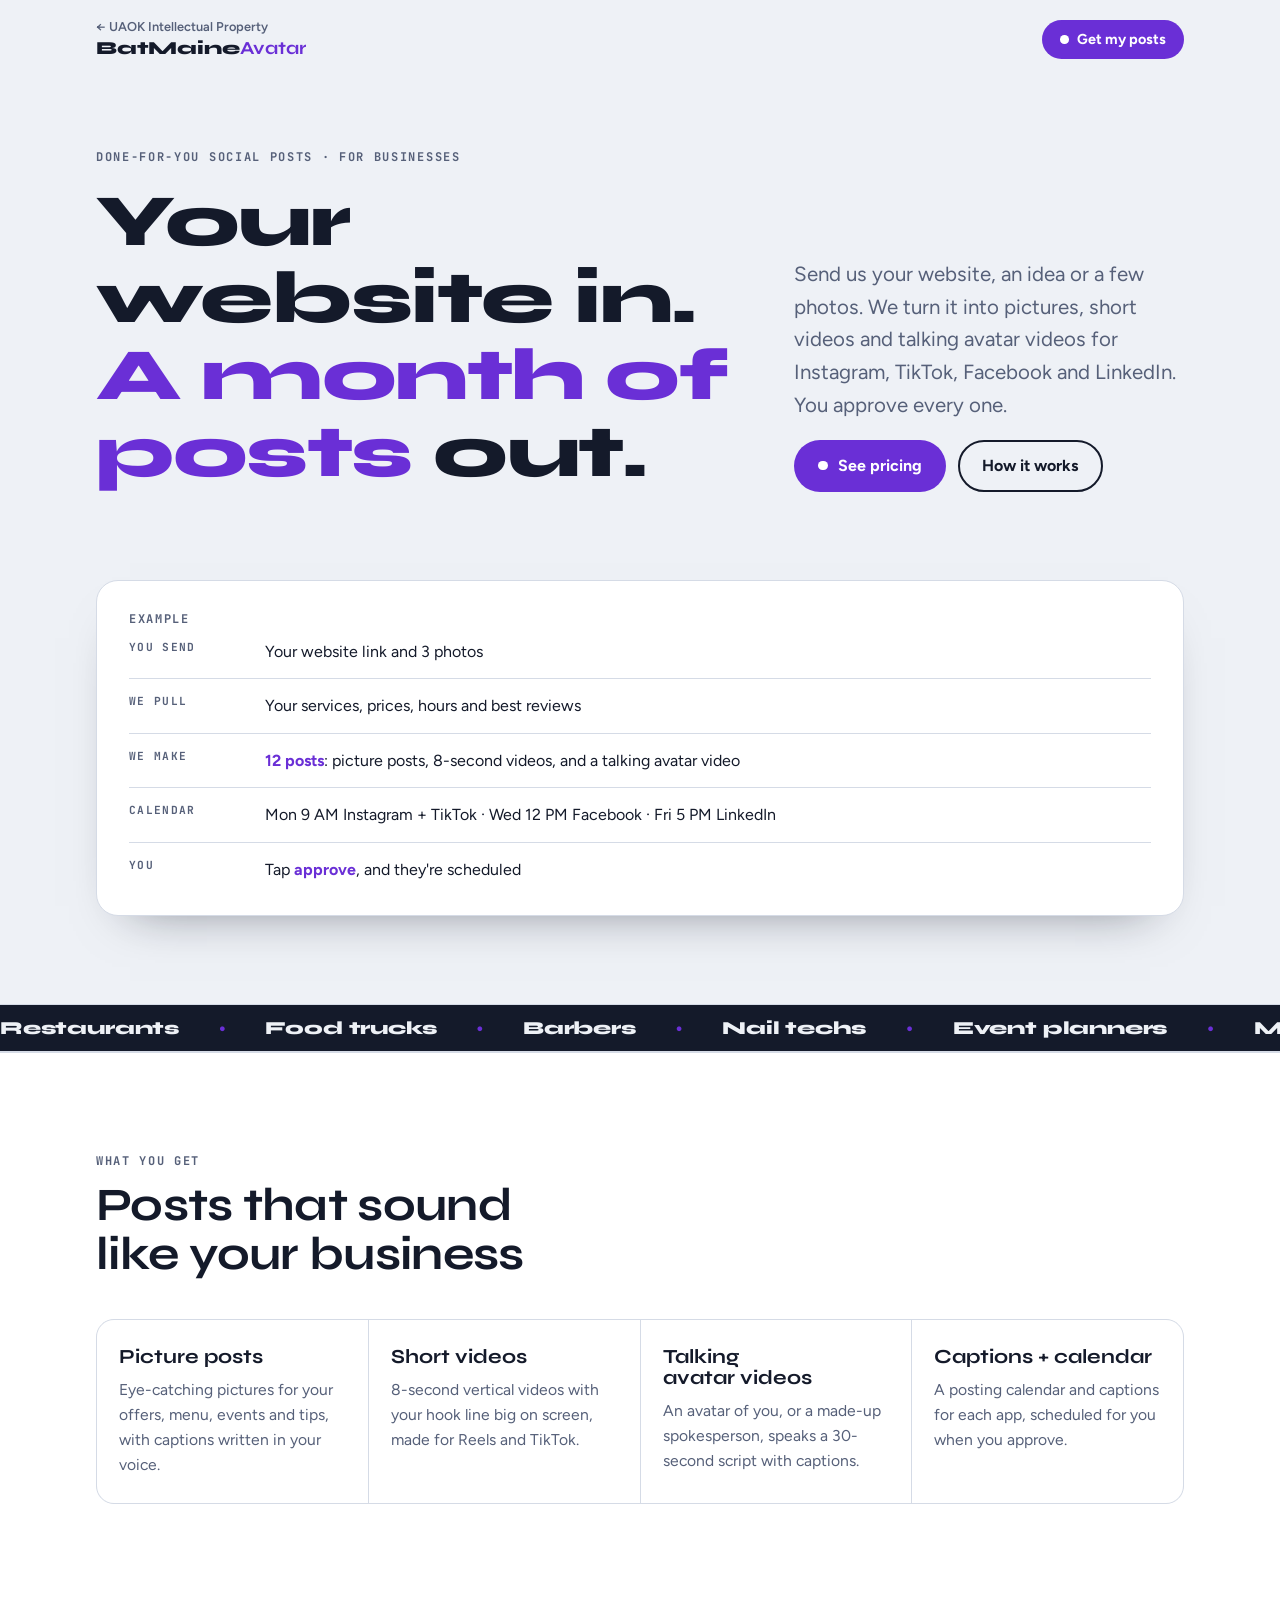
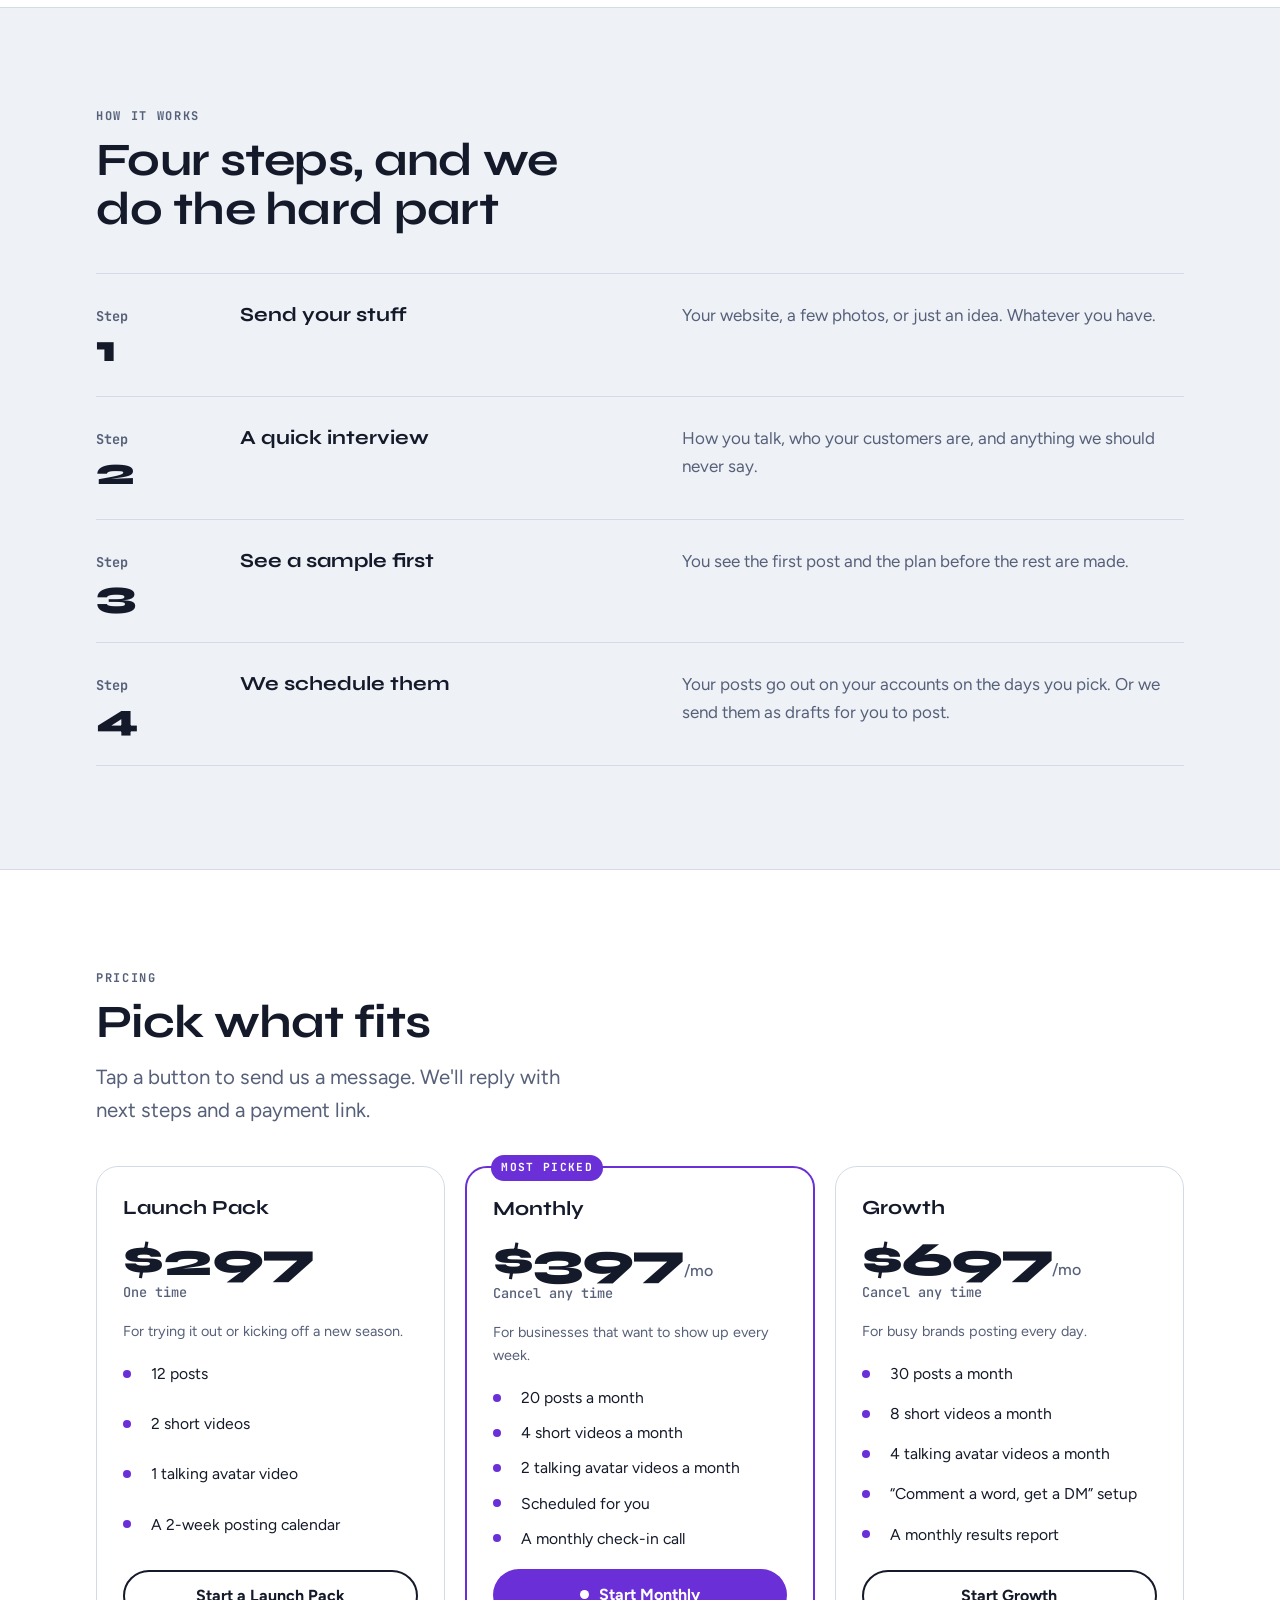
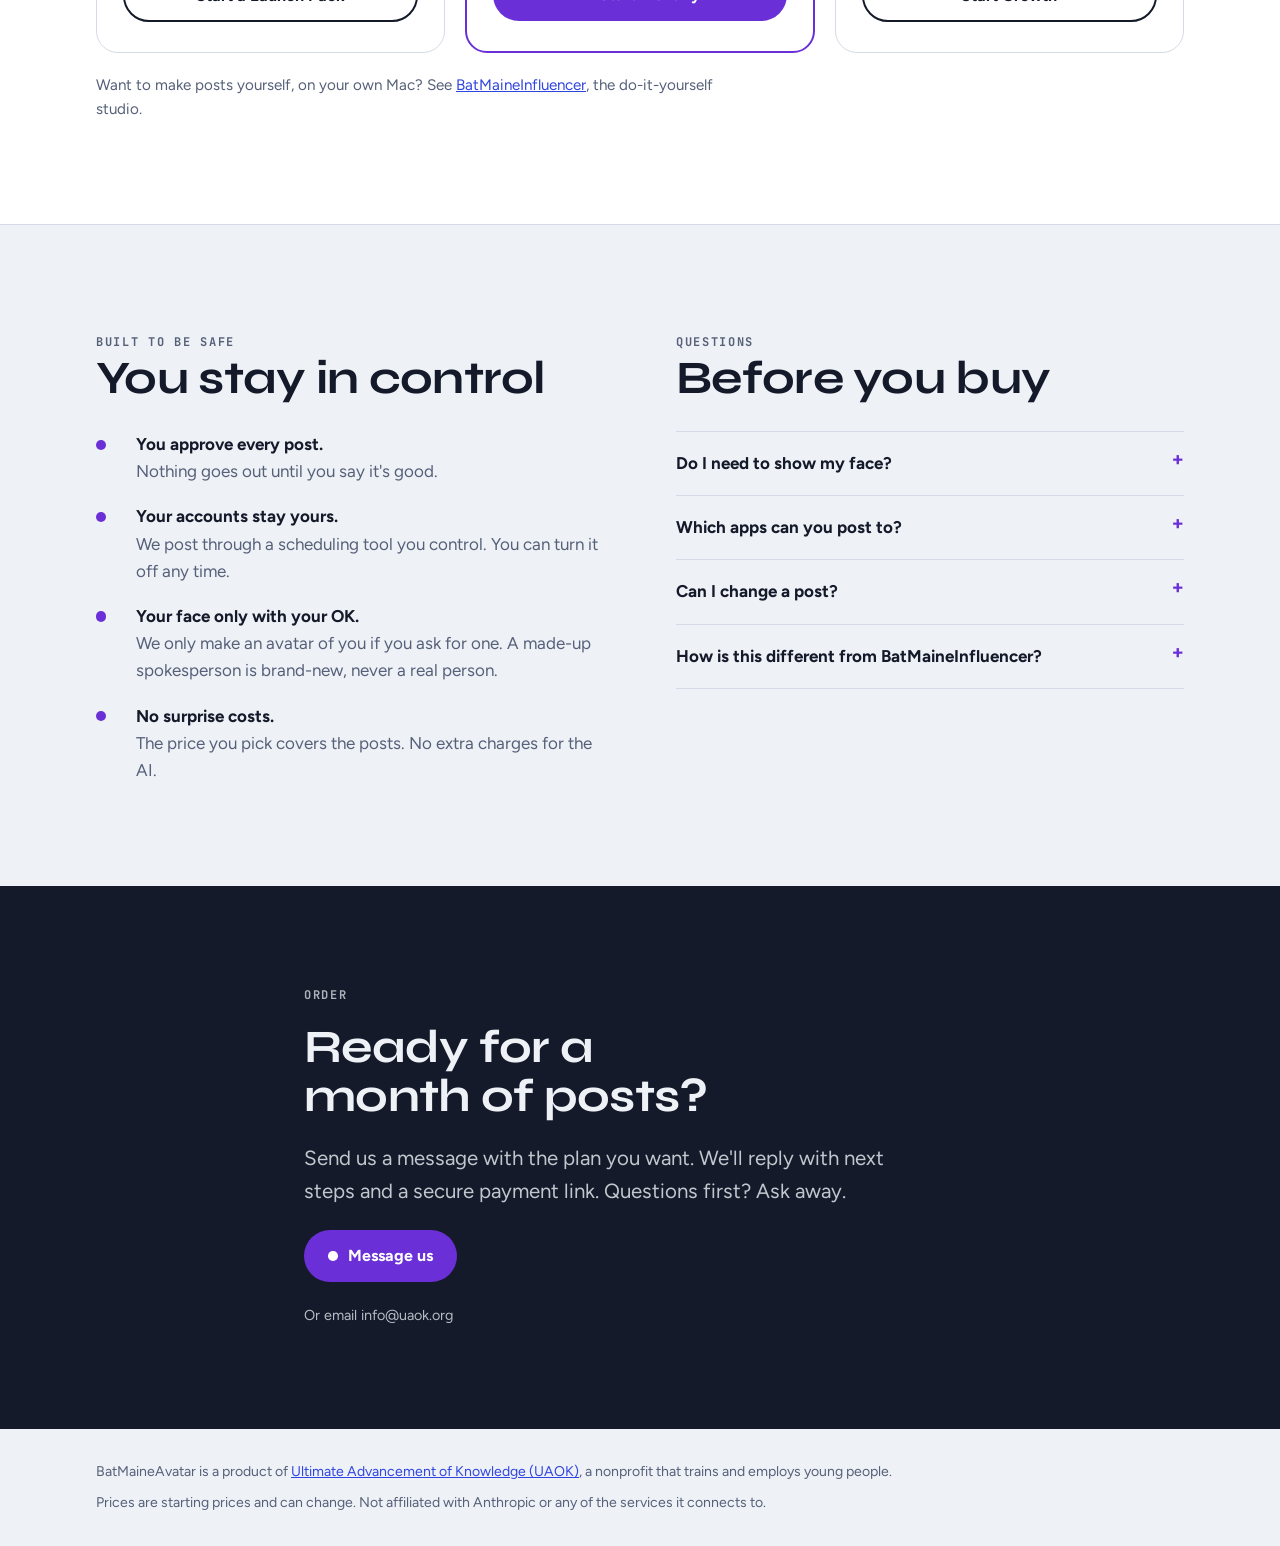
==== avatar.html @ f688d7a6 "IP menu: 6 BatMaine product pages (Researcher, Avatar, CRM, Text Scheduling, DJ App, Kids Learning G" ====
<!DOCTYPE html>
<html lang="en">
<head>
<meta charset="UTF-8" />
<meta name="viewport" content="width=device-width, initial-scale=1, viewport-fit=cover" />
<title>BatMaineAvatar — Done-for-You Social Posts for Your Business | UAOK</title>
<meta name="description" content="Send us your website, an idea or a few photos. We turn it into pictures, short videos and talking avatar videos, scheduled on your social media. You approve every one. From Ultimate Advancement of Knowledge (UAOK), a nonprofit." />
<link rel="icon" type="image/png" href="favicon.png">
<link rel="apple-touch-icon" href="favicon.png">
<meta property="og:title" content="BatMaineAvatar" />
<meta property="og:description" content="Send us your website, an idea or a few photos. We turn it into pictures, short videos and talking avatar videos, scheduled on your social media. You approve every one." />
<link rel="preconnect" href="https://fonts.googleapis.com">
<link rel="preconnect" href="https://fonts.gstatic.com" crossorigin>
<link rel="stylesheet" href="https://fonts.googleapis.com/css2?family=Syne:wght@600;700;800&family=Figtree:wght@400;500;600;700&family=JetBrains+Mono:wght@500;700&display=swap">
<link rel="stylesheet" href="batmaine.css">
<style>
:root{--rec:#6A2FD6;--rec-ink:#FFFFFF}
@media (prefers-color-scheme: dark){:root:not([data-theme="light"]){--rec:#B79BFF;--rec-ink:#160733}}
:root[data-theme="dark"]{--rec:#B79BFF;--rec-ink:#160733}
</style>
</head>
<body>

<header class="wrap top">
  <div class="brand-wrap"><a class="back" href="/#ip">← UAOK Intellectual Property</a><div class="brand">BatMaine<b>Avatar</b></div></div>
  <a class="btn btn-rec" href="#pricing"><span class="dot"></span>Get my posts</a>
</header>

<main>
  <div class="wrap hero">
    <div class="left">
      <span class="label">Done-for-you social posts · For businesses</span>
      <h1>Your website in. <em>A month of posts</em> out.</h1>
    </div>
    <div class="right">
      <p class="lede">Send us your website, an idea or a few photos. We turn it into pictures, short videos and talking avatar videos for Instagram, TikTok, Facebook and LinkedIn. You approve every one.</p>
      <div class="ctas">
        <a class="btn btn-rec" href="#pricing"><span class="dot"></span>See pricing</a>
        <a class="btn btn-ghost" href="#how">How it works</a>
      </div>
    </div>
  </div>

  <div class="wrap" style="padding-bottom:clamp(48px,7vw,88px)">
    <div class="demo">
      <span class="label">Example</span>
      <div class="row"><span class="k">You send</span><span class="v">Your website link and 3 photos</span></div>
      <div class="row"><span class="k">We pull</span><span class="v">Your services, prices, hours and best reviews</span></div>
      <div class="row"><span class="k">We make</span><span class="v"><b>12 posts</b>: picture posts, 8-second videos, and a talking avatar video</span></div>
      <div class="row"><span class="k">Calendar</span><span class="v">Mon 9 AM Instagram + TikTok · Wed 12 PM Facebook · Fri 5 PM LinkedIn</span></div>
      <div class="row"><span class="k">You</span><span class="v">Tap <b>approve</b>, and they're scheduled</span></div>
    </div>
  </div>

  <div class="ticker" aria-hidden="true"><div class="track">
    <span>Restaurants</span><span>Food trucks</span><span>Barbers</span><span>Nail techs</span><span>Event planners</span><span>Ministries</span><span>Nonprofits</span><span>Local shops</span>
    <span>Restaurants</span><span>Food trucks</span><span>Barbers</span><span>Nail techs</span><span>Event planners</span><span>Ministries</span><span>Nonprofits</span><span>Local shops</span>
  </div></div>

  <section class="band">
    <div class="wrap">
      <div class="head">
        <span class="label">What you get</span>
        <h2>Posts that sound like your business</h2>
      </div>
      <div class="makes">
        <div class="make"><h3>Picture posts</h3><p>Eye-catching pictures for your offers, menu, events and tips, with captions written in your voice.</p></div>
        <div class="make"><h3>Short videos</h3><p>8-second vertical videos with your hook line big on screen, made for Reels and TikTok.</p></div>
        <div class="make"><h3>Talking avatar videos</h3><p>An avatar of you, or a made-up spokesperson, speaks a 30-second script with captions.</p></div>
        <div class="make"><h3>Captions + calendar</h3><p>A posting calendar and captions for each app, scheduled for you when you approve.</p></div>
      </div>
    </div>
  </section>

  <section id="how">
    <div class="wrap">
      <div class="head">
        <span class="label">How it works</span>
        <h2>Four steps, and we do the hard part</h2>
      </div>
      <div class="steps">
        <div class="step"><div class="n">Step<b>1</b></div><h3>Send your stuff</h3><p>Your website, a few photos, or just an idea. Whatever you have.</p></div>
        <div class="step"><div class="n">Step<b>2</b></div><h3>A quick interview</h3><p>How you talk, who your customers are, and anything we should never say.</p></div>
        <div class="step"><div class="n">Step<b>3</b></div><h3>See a sample first</h3><p>You see the first post and the plan before the rest are made.</p></div>
        <div class="step"><div class="n">Step<b>4</b></div><h3>We schedule them</h3><p>Your posts go out on your accounts on the days you pick. Or we send them as drafts for you to post.</p></div>
      </div>
    </div>
  </section>

  <section class="band" id="pricing">
    <div class="wrap">
      <div class="head">
        <span class="label">Pricing</span>
        <h2>Pick what fits</h2>
        <p class="lede">Tap a button to send us a message. We'll reply with next steps and a payment link.</p>
      </div>
      <div class="tiers">
        <div class="tier">
          <h3>Launch Pack</h3>
          <div><div class="price">$297</div><div class="was">One time</div></div>
          <p class="fine">For trying it out or kicking off a new season.</p>
          <ul>
            <li>12 posts</li>
            <li>2 short videos</li>
            <li>1 talking avatar video</li>
            <li>A 2-week posting calendar</li>
          </ul>
          <a class="btn btn-ghost" href="/?topic=avatar#contact">Start a Launch Pack</a>
        </div>
        <div class="tier pick">
          <span class="tag">MOST PICKED</span>
          <h3>Monthly</h3>
          <div><div class="price">$397<small>/mo</small></div><div class="was">Cancel any time</div></div>
          <p class="fine">For businesses that want to show up every week.</p>
          <ul>
            <li>20 posts a month</li>
            <li>4 short videos a month</li>
            <li>2 talking avatar videos a month</li>
            <li>Scheduled for you</li>
            <li>A monthly check-in call</li>
          </ul>
          <a class="btn btn-rec" href="/?topic=avatar#contact"><span class="dot"></span>Start Monthly</a>
        </div>
        <div class="tier">
          <h3>Growth</h3>
          <div><div class="price">$697<small>/mo</small></div><div class="was">Cancel any time</div></div>
          <p class="fine">For busy brands posting every day.</p>
          <ul>
            <li>30 posts a month</li>
            <li>8 short videos a month</li>
            <li>4 talking avatar videos a month</li>
            <li>“Comment a word, get a DM” setup</li>
            <li>A monthly results report</li>
          </ul>
          <a class="btn btn-ghost" href="/?topic=avatar#contact">Start Growth</a>
        </div>
      </div>
      <p class="note">Want to make posts yourself, on your own Mac? See <a href="influencer.html">BatMaineInfluencer</a>, the do-it-yourself studio.</p>
    </div>
  </section>

  <section>
    <div class="wrap two">
      <div>
        <span class="label">Built to be safe</span>
        <h2>You stay in control</h2>
        <div class="rules">
          <div class="rule"><span class="dot"></span><p><strong>You approve every post.</strong>Nothing goes out until you say it&#x27;s good.</p></div>
          <div class="rule"><span class="dot"></span><p><strong>Your accounts stay yours.</strong>We post through a scheduling tool you control. You can turn it off any time.</p></div>
          <div class="rule"><span class="dot"></span><p><strong>Your face only with your OK.</strong>We only make an avatar of you if you ask for one. A made-up spokesperson is brand-new, never a real person.</p></div>
          <div class="rule"><span class="dot"></span><p><strong>No surprise costs.</strong>The price you pick covers the posts. No extra charges for the AI.</p></div>
        </div>
      </div>
      <div>
        <span class="label">Questions</span>
        <h2>Before you buy</h2>
        <div style="margin-top:28px">
          <details><summary>Do I need to show my face?</summary><p>No. We can use a made-up spokesperson, a cartoon mascot, or no person at all.</p></details>
          <details><summary>Which apps can you post to?</summary><p>Instagram, TikTok, Facebook and LinkedIn. Tell us which ones you use.</p></details>
          <details><summary>Can I change a post?</summary><p>Yes. Ask for changes before you approve. Each post gets one free round of changes.</p></details>
          <details><summary>How is this different from BatMaineInfluencer?</summary><p>BatMaineAvatar is done for you: we make and schedule the posts. BatMaineInfluencer is a kit you run yourself on your Mac.</p></details>
        </div>
      </div>
    </div>
  </section>

  <section class="order" id="order">
    <div class="wrap inner">
      <span class="label">Order</span>
      <h2>Ready for a month of posts?</h2>
      <p class="lede">Send us a message with the plan you want. We'll reply with next steps and a secure payment link. Questions first? Ask away.</p>
      <div class="ctas"><a class="btn btn-rec" href="/?topic=avatar#contact"><span class="dot"></span>Message us</a></div>
      <p class="fine" style="color:var(--bg);opacity:.75">Or email info@uaok.org</p>
    </div>
  </section>
</main>

<footer>
  <div class="wrap">
    <p>BatMaineAvatar is a product of <a href="/">Ultimate Advancement of Knowledge (UAOK)</a>, a nonprofit that trains and employs young people.</p>
    <p>Prices are starting prices and can change. Not affiliated with Anthropic or any of the services it connects to.</p>
  </div>
</footer>
</body>
</html>
---- batmaine.css ----
/* Shared look for the BatMaine product pages (same studio style as influencer.html).
   Each page sets its own accent with --rec / --rec-ink in a small <style> block. */
:root{
  --bg:#EEF1F6; --surface:#FFFFFF; --ink:#141A2A; --muted:#566079; --line:#D5DBE6;
  --rec:#E0313A; --rec-ink:#FFFFFF; --cobalt:#2F45E0; --soft:#E3E8F2;
  --display:"Syne", "Avenir Next", "Segoe UI", sans-serif;
  --body:"Figtree", "Helvetica Neue", Arial, sans-serif;
  --mono:"JetBrains Mono", ui-monospace, Menlo, monospace;
}
@media (prefers-color-scheme: dark){:root:not([data-theme="light"]){
  --bg:#0D111C; --surface:#161C2B; --ink:#ECEFF7; --muted:#9AA4BD; --line:#2A3247;
  --cobalt:#8FA0FF; --soft:#1C2335; color-scheme:dark}}
:root[data-theme="dark"]{
  --bg:#0D111C; --surface:#161C2B; --ink:#ECEFF7; --muted:#9AA4BD; --line:#2A3247;
  --cobalt:#8FA0FF; --soft:#1C2335; color-scheme:dark}

*{box-sizing:border-box}
html{color-scheme:light}
img{max-width:100%}
body{margin:0;background:var(--bg);color:var(--ink);font:400 1.0625rem/1.6 var(--body)}
.wrap{max-width:1120px;margin:0 auto;padding-left:max(16px,env(safe-area-inset-left,0px));padding-right:max(16px,env(safe-area-inset-right,0px))}
section{padding-block:clamp(56px,8vw,104px)}
h1,h2,h3{font-family:var(--display);line-height:1.05;text-wrap:balance;margin:0}
h1{font-size:clamp(2.5rem,6vw,4.6rem);font-weight:800;letter-spacing:-.02em}
h2{font-size:clamp(1.9rem,4vw,2.9rem);font-weight:700;letter-spacing:-.015em}
h3{font-size:1.25rem;font-weight:700}
p{margin:0}
a{color:var(--cobalt)}
.label{font:700 .75rem/1 var(--mono);letter-spacing:.14em;text-transform:uppercase;color:var(--muted)}
.lede{font-size:clamp(1.1rem,1.6vw,1.3rem);color:var(--muted);max-width:38ch}
.btn{display:inline-flex;align-items:center;gap:.6em;font:700 1rem/1 var(--body);text-decoration:none;padding:1em 1.4em;border-radius:999px;border:2px solid transparent;cursor:pointer}
.btn-rec{background:var(--rec);color:var(--rec-ink)}
.btn-rec:hover{filter:brightness(1.07)}
.btn-ghost{border-color:var(--ink);color:var(--ink)}
.btn:focus-visible,summary:focus-visible{outline:3px solid var(--cobalt);outline-offset:3px}
.dot{width:.6em;height:.6em;border-radius:50%;background:currentColor;display:inline-block}
.fine{font-size:.9rem;color:var(--muted)}

/* top bar */
.top{display:flex;justify-content:space-between;align-items:center;gap:16px;padding-block:20px}
.brand{font:800 1.15rem/1 var(--display);letter-spacing:-.01em}
.brand b{color:var(--rec)}
.brand-wrap{display:grid;gap:6px}
.back{font:600 .8rem/1 var(--body);color:var(--muted);text-decoration:none}
.back:hover{color:var(--ink)}
.top .btn{padding:.7em 1.1em;font-size:.9rem}

/* hero */
.hero{display:grid;grid-template-columns:1.25fr .75fr;gap:16px 48px;align-items:end;padding-block:clamp(32px,6vw,72px) clamp(48px,7vw,88px)}
.hero > *{min-width:0}
.hero .left{display:grid;gap:20px}
.hero .right{display:grid;gap:18px;justify-items:start}
.hero h1 em{font-style:normal;color:var(--rec)}
.ctas{display:flex;flex-wrap:wrap;gap:12px}

/* proof strip: a big example in the hero */
.demo{border:1px solid var(--line);border-radius:22px;background:var(--surface);padding:clamp(20px,3vw,32px);display:grid;gap:14px;box-shadow:0 24px 50px -34px rgba(10,14,30,.55)}
.demo .row{display:grid;grid-template-columns:120px 1fr;gap:16px;padding-top:14px;border-top:1px solid var(--line)}
.demo .row:first-of-type{border-top:0;padding-top:0}
.demo .row > *{min-width:0}
.demo .k{font:700 .7rem/1.6 var(--mono);letter-spacing:.12em;text-transform:uppercase;color:var(--muted)}
.demo .v{font-size:1rem}
.demo .v b{color:var(--rec)}
.bubble{display:inline-block;padding:10px 14px;border-radius:18px;background:var(--soft);max-width:100%}
.bubble.me{background:var(--rec);color:var(--rec-ink)}
.chat{display:grid;gap:8px}
.chat .me{justify-self:end}

.ticker{overflow:hidden;border-block:1px solid var(--line);background:var(--ink);color:var(--bg);padding-block:14px}
.ticker .track{display:flex;gap:40px;width:max-content;animation:slide 38s linear infinite;font:800 1.15rem/1 var(--display);letter-spacing:-.01em;white-space:nowrap}
.ticker .track span::after{content:"●";color:var(--rec);margin-left:40px;font-size:.6em;vertical-align:middle}
@keyframes slide{to{transform:translateX(-50%)}}
@media (prefers-reduced-motion: reduce){.ticker .track{animation:none}}

/* sections */
.band{background:var(--surface);border-block:1px solid var(--line)}
.head{display:grid;gap:14px;max-width:46rem;margin-bottom:40px}
.makes{display:grid;grid-template-columns:repeat(4,1fr);gap:1px;background:var(--line);border:1px solid var(--line);border-radius:18px;overflow:hidden}
.makes.three{grid-template-columns:repeat(3,1fr)}
.make{background:var(--surface);padding:26px 22px;display:grid;gap:10px;align-content:start;min-width:0}
.make .cost{font:700 .8rem/1 var(--mono);color:var(--rec)}
.make p{color:var(--muted);font-size:.98rem}
.who{display:flex;flex-wrap:wrap;gap:10px}
.who span{border:1px solid var(--line);background:var(--surface);border-radius:999px;padding:8px 14px;font-weight:600;font-size:.95rem}

/* steps */
.steps{display:grid;border-top:1px solid var(--line)}
.step{display:grid;grid-template-columns:120px 1fr 1.2fr;gap:24px;padding-block:28px;border-bottom:1px solid var(--line);align-items:baseline}
.step > *{min-width:0}
.step .n{font:700 .85rem/1 var(--mono);color:var(--muted)}
.step .n b{display:block;font:800 2.4rem/1 var(--display);color:var(--ink);margin-top:6px}
.step p{color:var(--muted)}

/* pricing */
.tiers{display:grid;grid-template-columns:repeat(3,1fr);gap:20px;align-items:stretch}
.tiers.two-up{grid-template-columns:repeat(2,1fr);max-width:820px}
.tier{background:var(--surface);border:1px solid var(--line);border-radius:22px;padding:30px 26px;display:grid;gap:18px;grid-template-rows:auto auto auto 1fr auto}
.tier.pick{border:2px solid var(--rec);position:relative}
.tier.pick .tag{position:absolute;top:-13px;left:24px;background:var(--rec);color:var(--rec-ink);font:700 .7rem/1 var(--mono);letter-spacing:.12em;padding:7px 10px;border-radius:999px}
.price{font:800 3rem/1 var(--display);letter-spacing:-.02em;font-variant-numeric:tabular-nums}
.price small{font:500 1rem var(--body);color:var(--muted);letter-spacing:0}
.was{font:500 .85rem/1.3 var(--mono);color:var(--muted)}
.tier ul{margin:0;padding:0;list-style:none;display:grid;gap:10px;font-size:.98rem}
.tier li{display:grid;grid-template-columns:18px 1fr;gap:10px}
.tier li::before{content:"";width:8px;height:8px;margin-top:.55em;border-radius:50%;background:var(--rec)}
.tier .btn{justify-content:center}
.addon{margin-top:20px;display:flex;flex-wrap:wrap;justify-content:space-between;align-items:center;gap:16px;padding:22px 26px;border:1px dashed var(--muted);border-radius:18px}
.addon p{color:var(--muted);max-width:56ch}
.addon strong{color:var(--ink)}
.note{margin-top:20px;color:var(--muted);font-size:.95rem;max-width:62ch}

/* trust + faq */
.two{display:grid;grid-template-columns:1fr 1fr;gap:clamp(32px,6vw,72px)}
.two > *{min-width:0}
.rules{display:grid;gap:18px;margin-top:28px}
.rule{display:grid;grid-template-columns:28px 1fr;gap:12px}
.rule .dot{color:var(--rec);margin-top:.5em}
.rule p{color:var(--muted)}
.rule strong{color:var(--ink);display:block}
details{border-bottom:1px solid var(--line);padding-block:18px}
details:first-of-type{border-top:1px solid var(--line)}
summary{cursor:pointer;font-weight:700;list-style:none;display:flex;justify-content:space-between;gap:16px}
summary::-webkit-details-marker{display:none}
summary::after{content:"+";font:700 1.2rem/1 var(--mono);color:var(--rec)}
details[open] summary::after{content:"–"}
details p{margin-top:10px;color:var(--muted)}

/* order */
.order{background:var(--ink);color:var(--bg)}
.order .label{color:var(--bg);opacity:.7}
.order .inner{display:grid;gap:22px;max-width:44rem}
.order .lede{color:var(--bg);opacity:.8;max-width:46ch}
footer{padding-block:32px;color:var(--muted);font-size:.88rem}
footer .wrap{display:grid;gap:8px}

@media (max-width:900px){
  .hero{grid-template-columns:1fr}
  .makes,.makes.three{grid-template-columns:repeat(2,1fr)}
  .tiers,.tiers.two-up{grid-template-columns:1fr}
  .step{grid-template-columns:1fr;gap:8px}
  .two{grid-template-columns:1fr}
}
@media (max-width:560px){
  .makes,.makes.three{grid-template-columns:1fr}
  .demo .row{grid-template-columns:1fr;gap:6px}
  .top .btn{display:none}
}
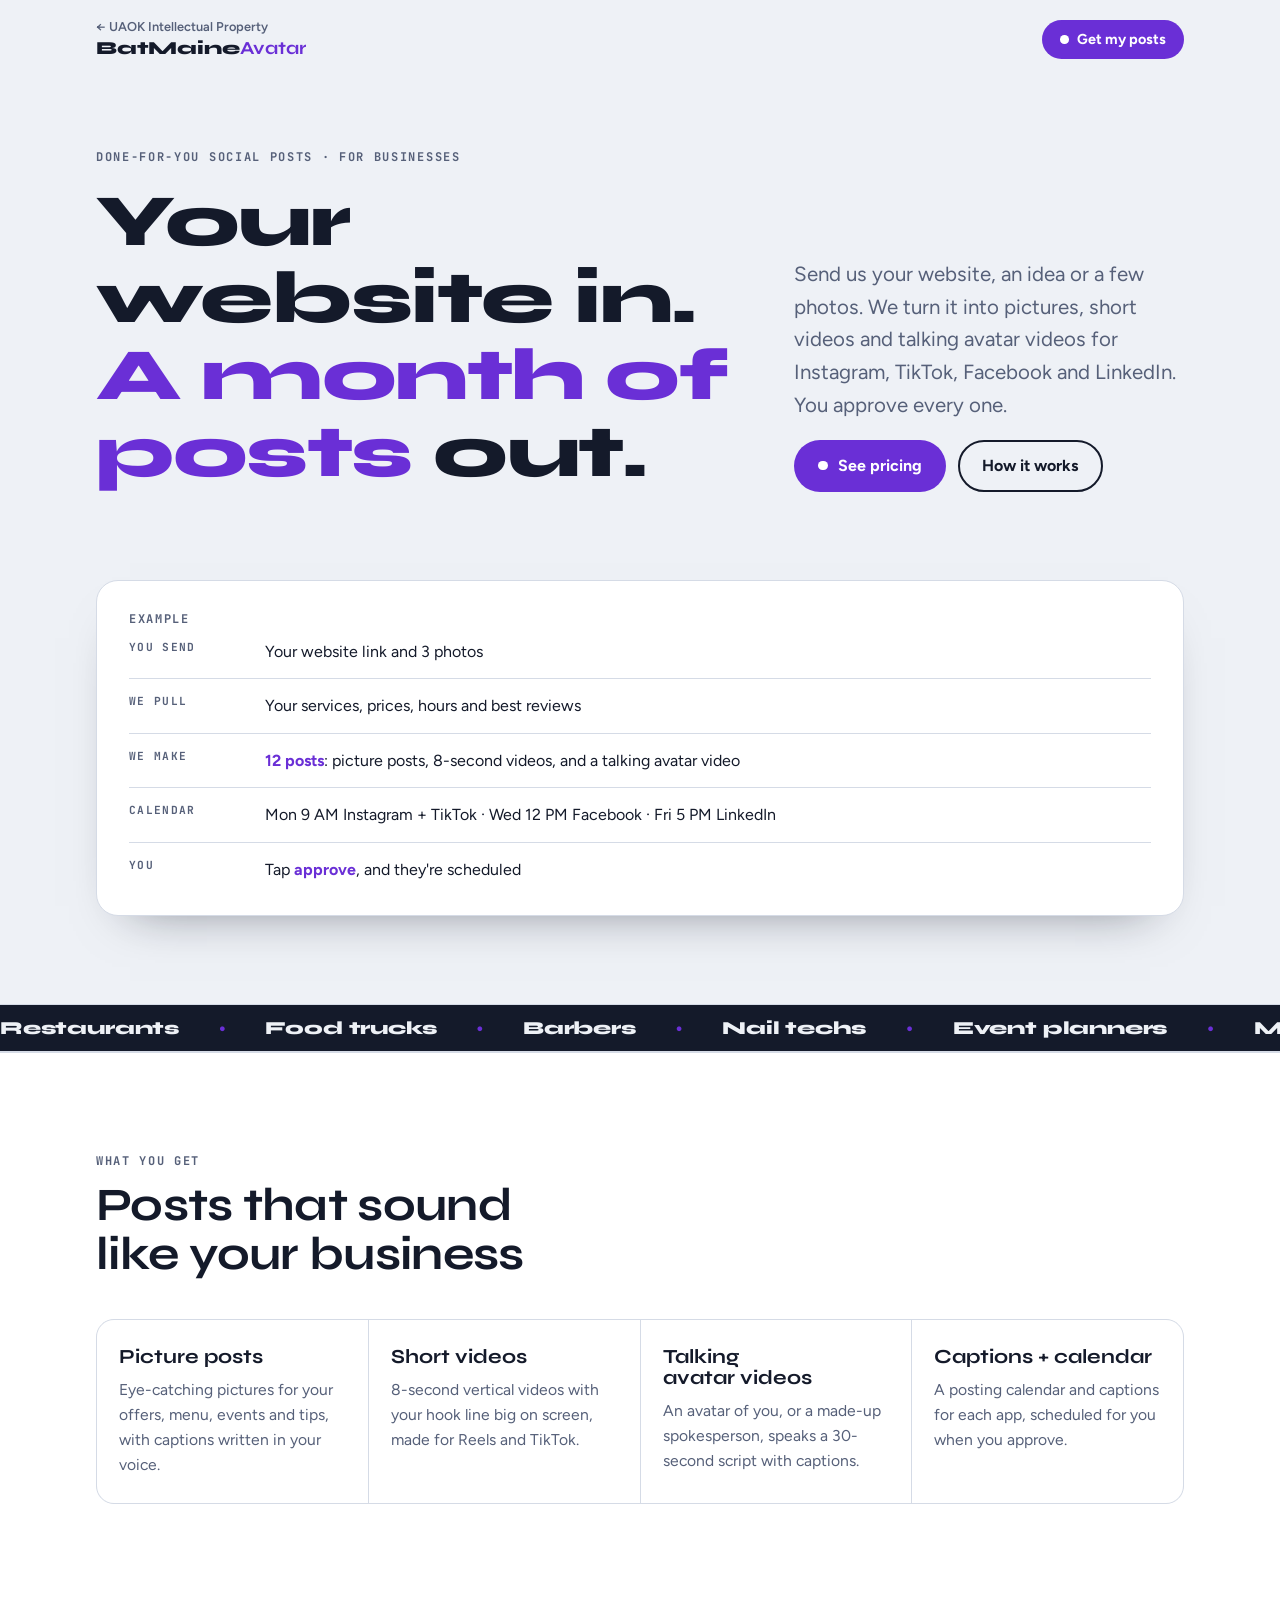
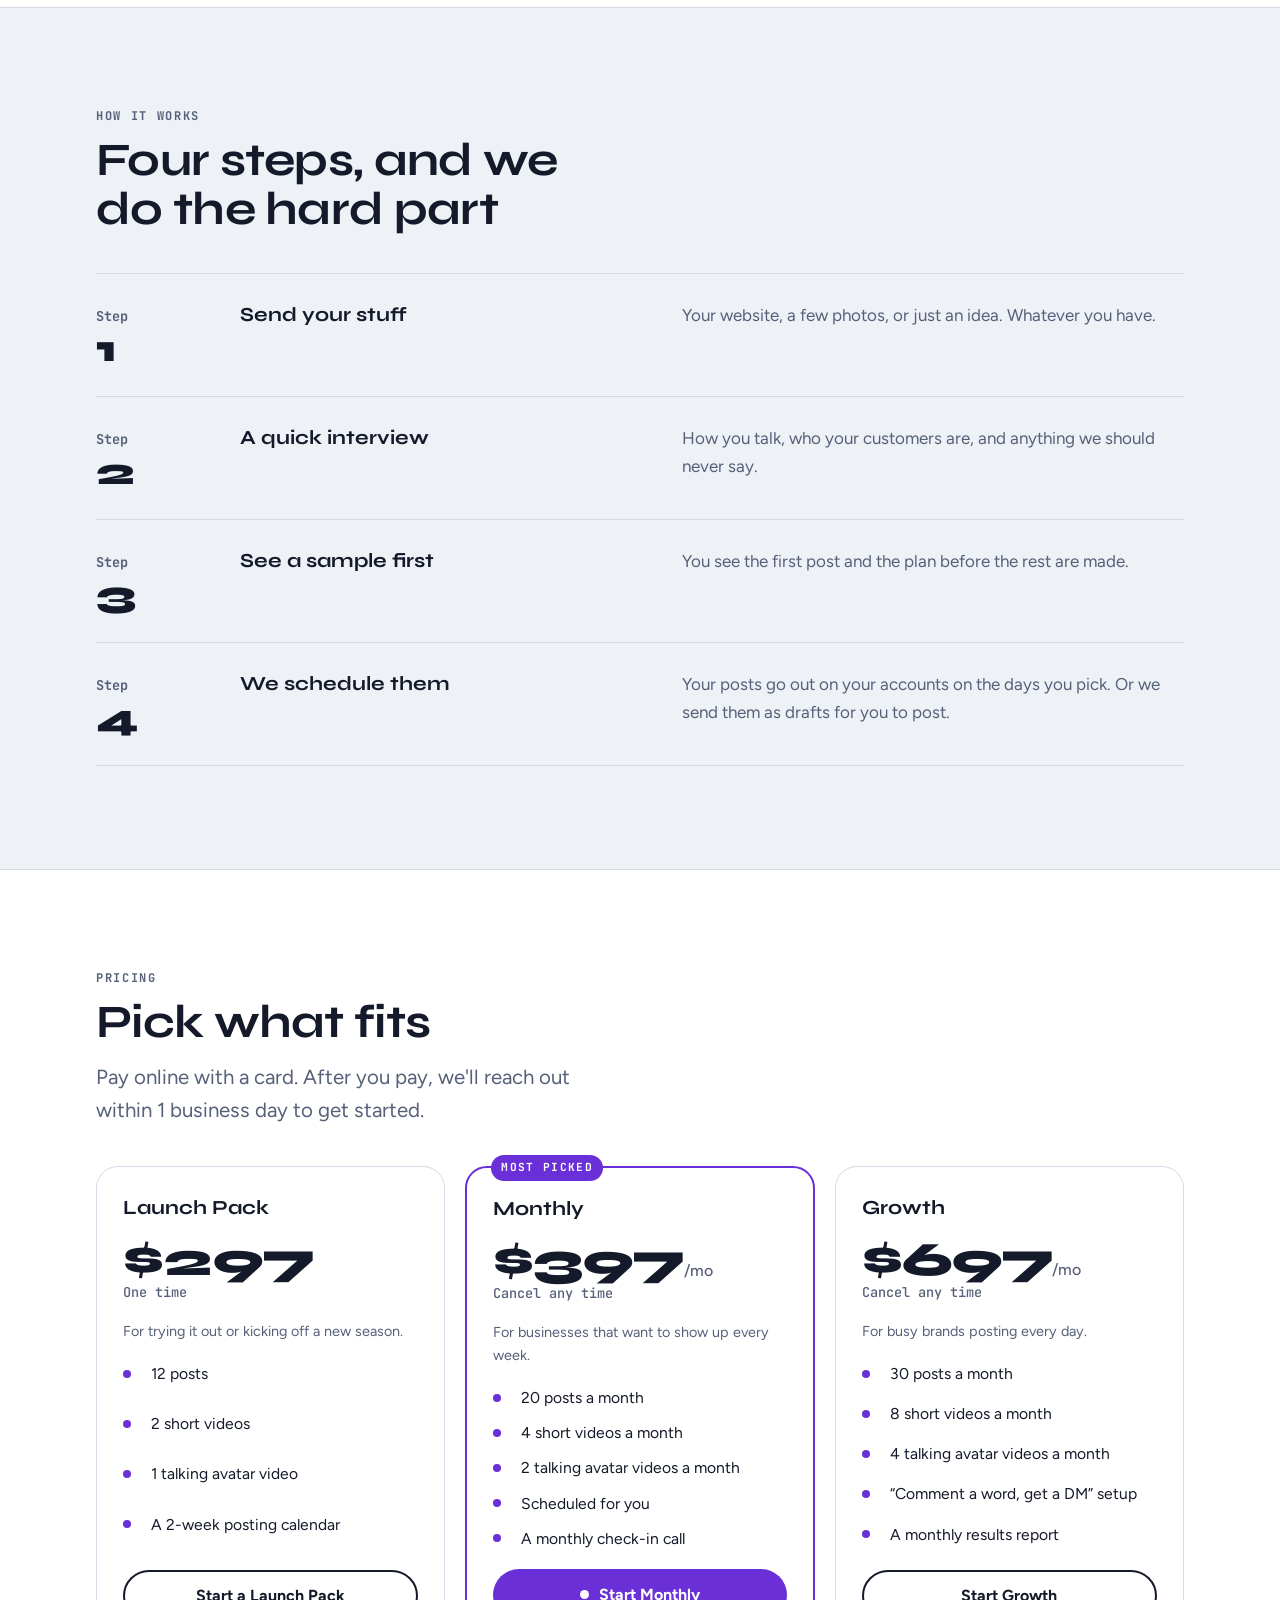
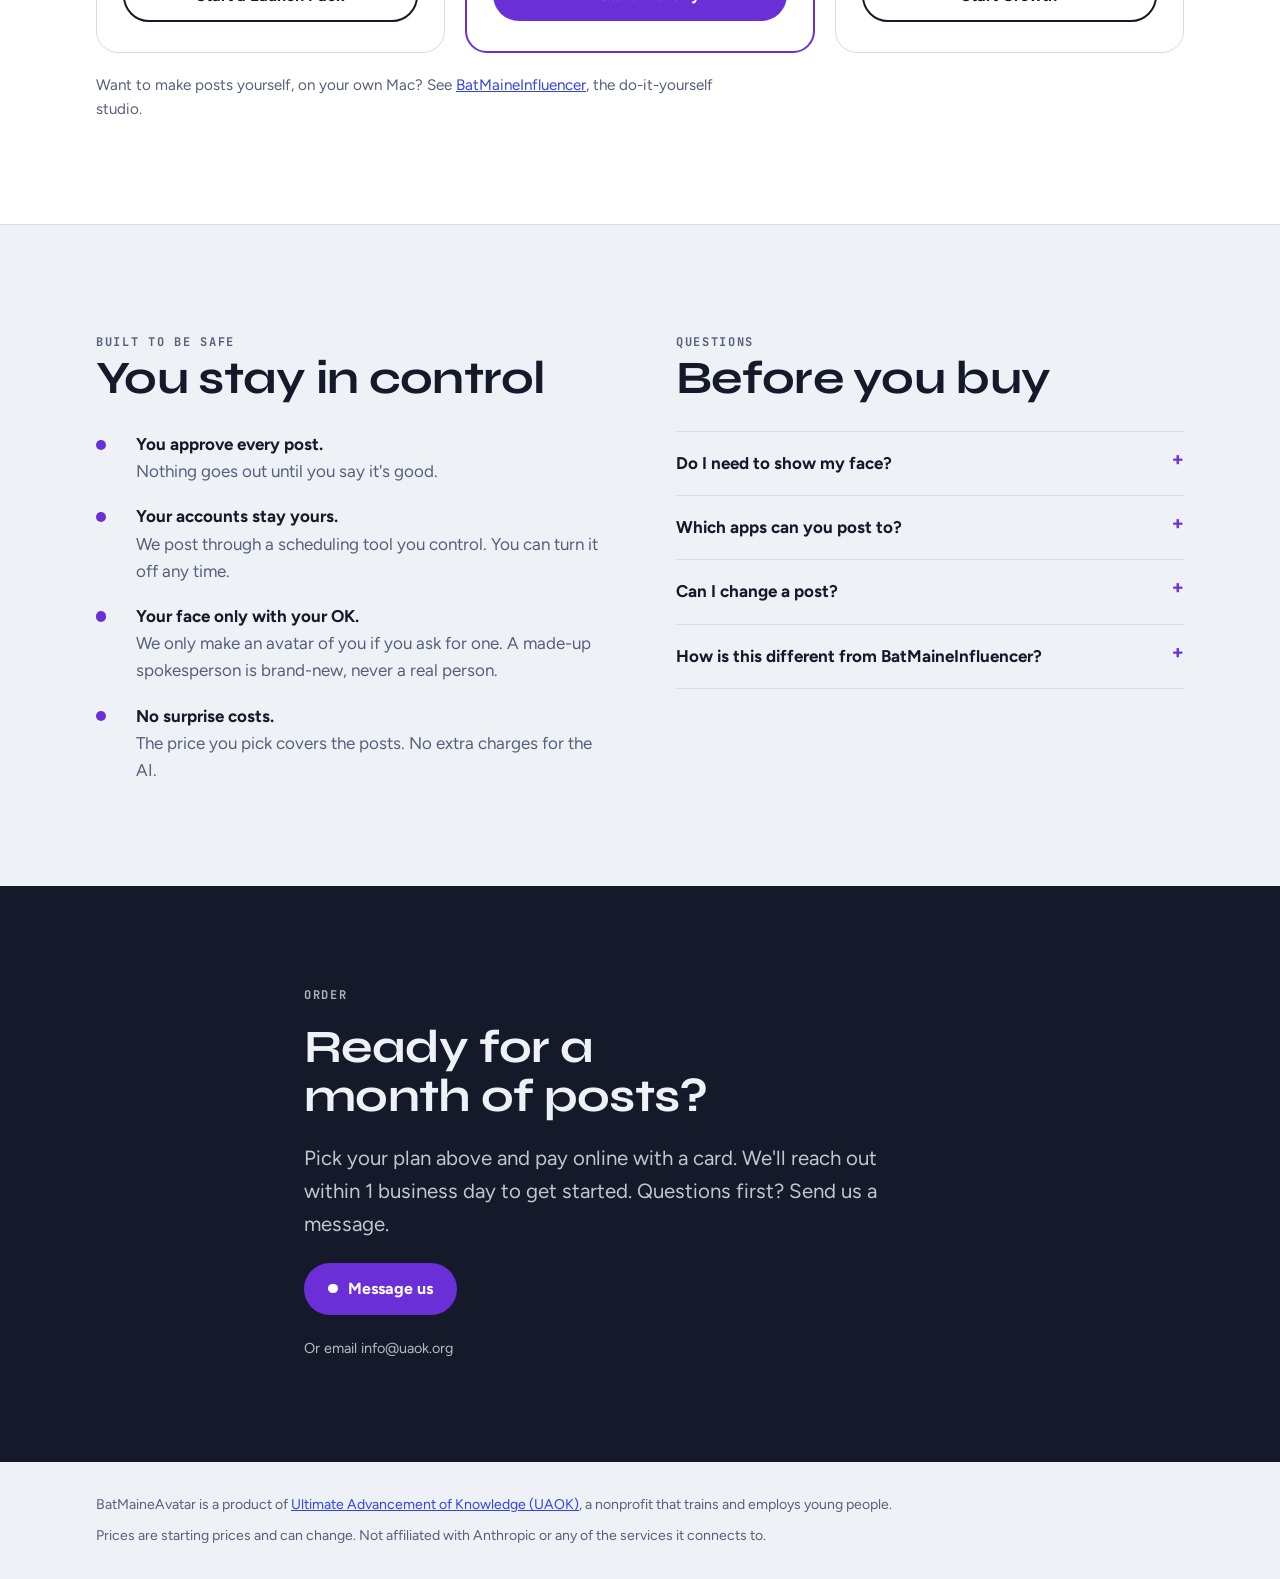
==== commit e416cdf0: "BatMaine product pages: buy buttons go to Stripe Payment Links (18 links, UAOK Stripe); DJ free demo" ====
--- a/avatar.html
+++ b/avatar.html
@@ -92,7 +92,7 @@
       <div class="head">
         <span class="label">Pricing</span>
         <h2>Pick what fits</h2>
-        <p class="lede">Tap a button to send us a message. We'll reply with next steps and a payment link.</p>
+        <p class="lede">Pay online with a card. After you pay, we'll reach out within 1 business day to get started.</p>
       </div>
       <div class="tiers">
         <div class="tier">
@@ -105,7 +105,7 @@
             <li>1 talking avatar video</li>
             <li>A 2-week posting calendar</li>
           </ul>
-          <a class="btn btn-ghost" href="/?topic=avatar#contact">Start a Launch Pack</a>
+          <a class="btn btn-ghost" href="https://buy.stripe.com/14A9AT3cQ8537XubjO1440a">Start a Launch Pack</a>
         </div>
         <div class="tier pick">
           <span class="tag">MOST PICKED</span>
@@ -119,7 +119,7 @@
             <li>Scheduled for you</li>
             <li>A monthly check-in call</li>
           </ul>
-          <a class="btn btn-rec" href="/?topic=avatar#contact"><span class="dot"></span>Start Monthly</a>
+          <a class="btn btn-rec" href="https://buy.stripe.com/dRm3cv8xa0CB5Pm3Rm1440b"><span class="dot"></span>Start Monthly</a>
         </div>
         <div class="tier">
           <h3>Growth</h3>
@@ -132,7 +132,7 @@
             <li>“Comment a word, get a DM” setup</li>
             <li>A monthly results report</li>
           </ul>
-          <a class="btn btn-ghost" href="/?topic=avatar#contact">Start Growth</a>
+          <a class="btn btn-ghost" href="https://buy.stripe.com/4gM6oH00E9971z6gE81440c">Start Growth</a>
         </div>
       </div>
       <p class="note">Want to make posts yourself, on your own Mac? See <a href="influencer.html">BatMaineInfluencer</a>, the do-it-yourself studio.</p>
@@ -168,7 +168,7 @@
     <div class="wrap inner">
       <span class="label">Order</span>
       <h2>Ready for a month of posts?</h2>
-      <p class="lede">Send us a message with the plan you want. We'll reply with next steps and a secure payment link. Questions first? Ask away.</p>
+      <p class="lede">Pick your plan above and pay online with a card. We'll reach out within 1 business day to get started. Questions first? Send us a message.</p>
       <div class="ctas"><a class="btn btn-rec" href="/?topic=avatar#contact"><span class="dot"></span>Message us</a></div>
       <p class="fine" style="color:var(--bg);opacity:.75">Or email info@uaok.org</p>
     </div>
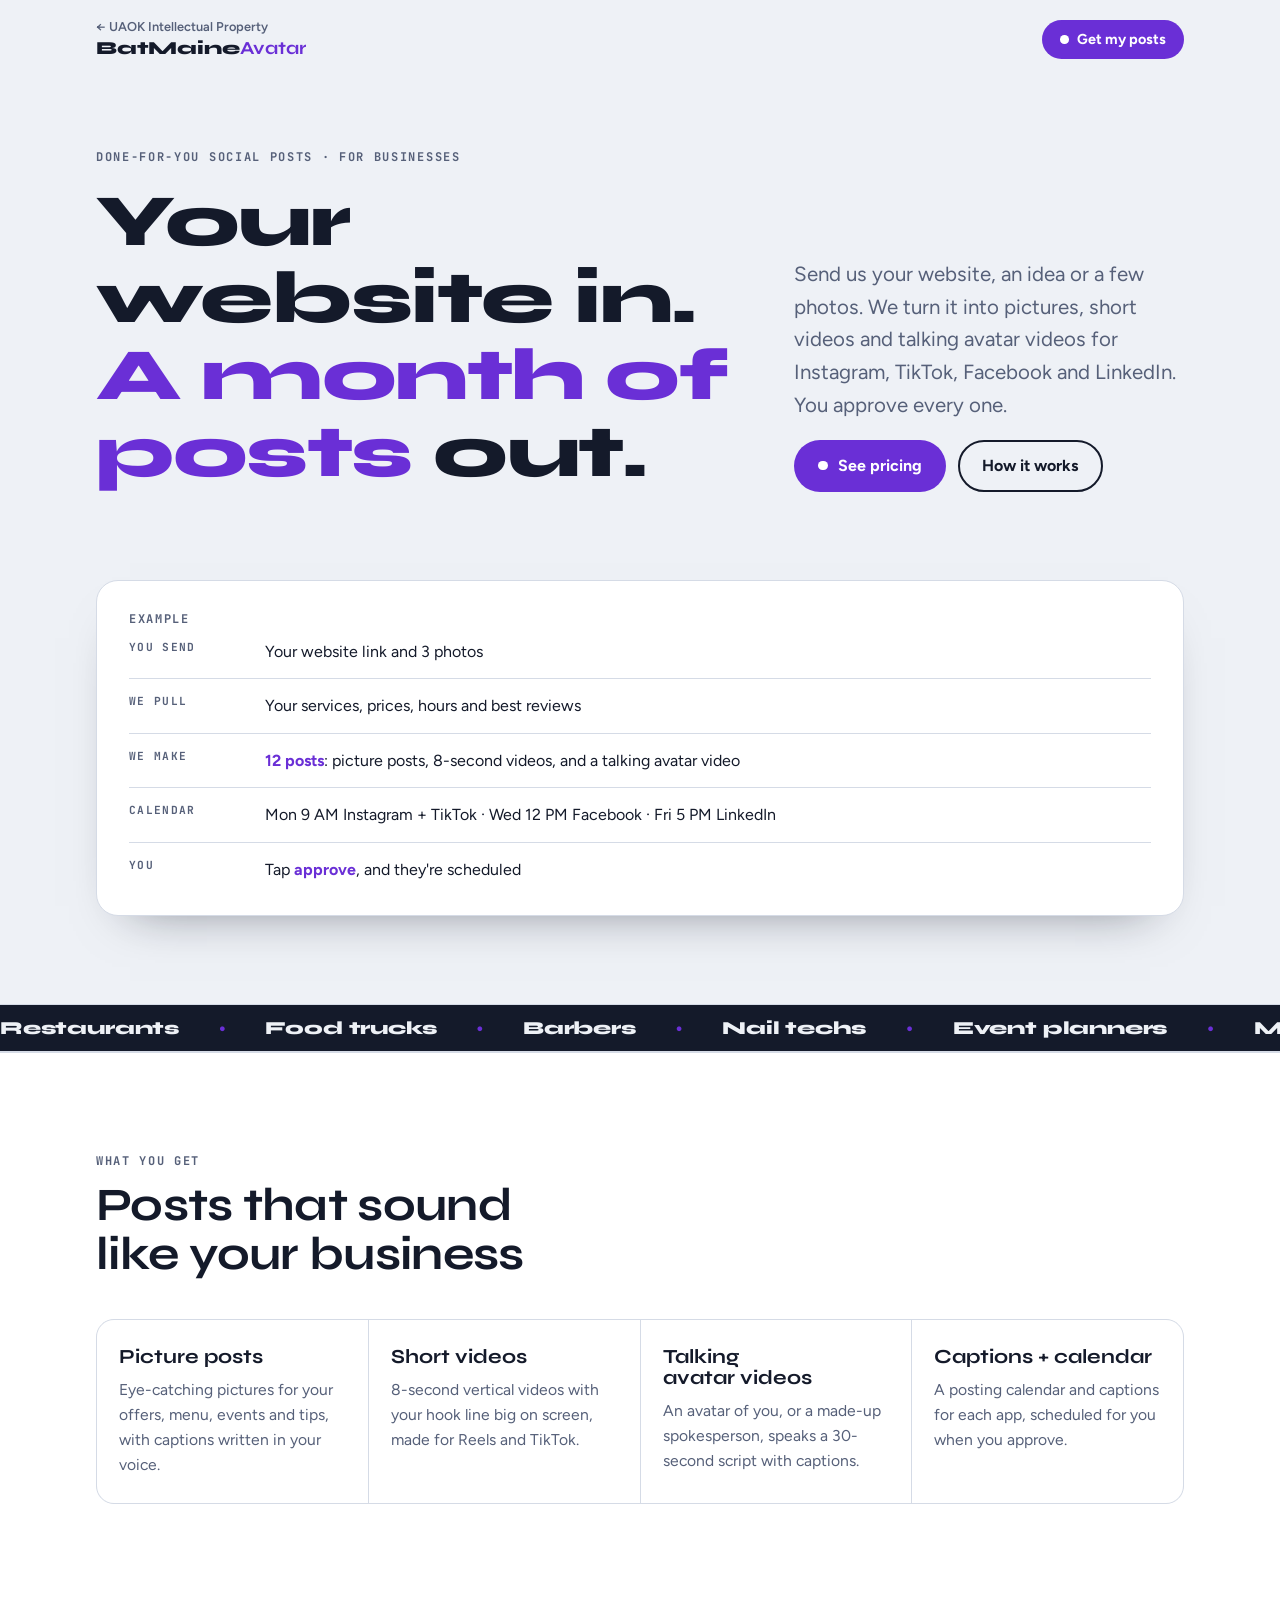
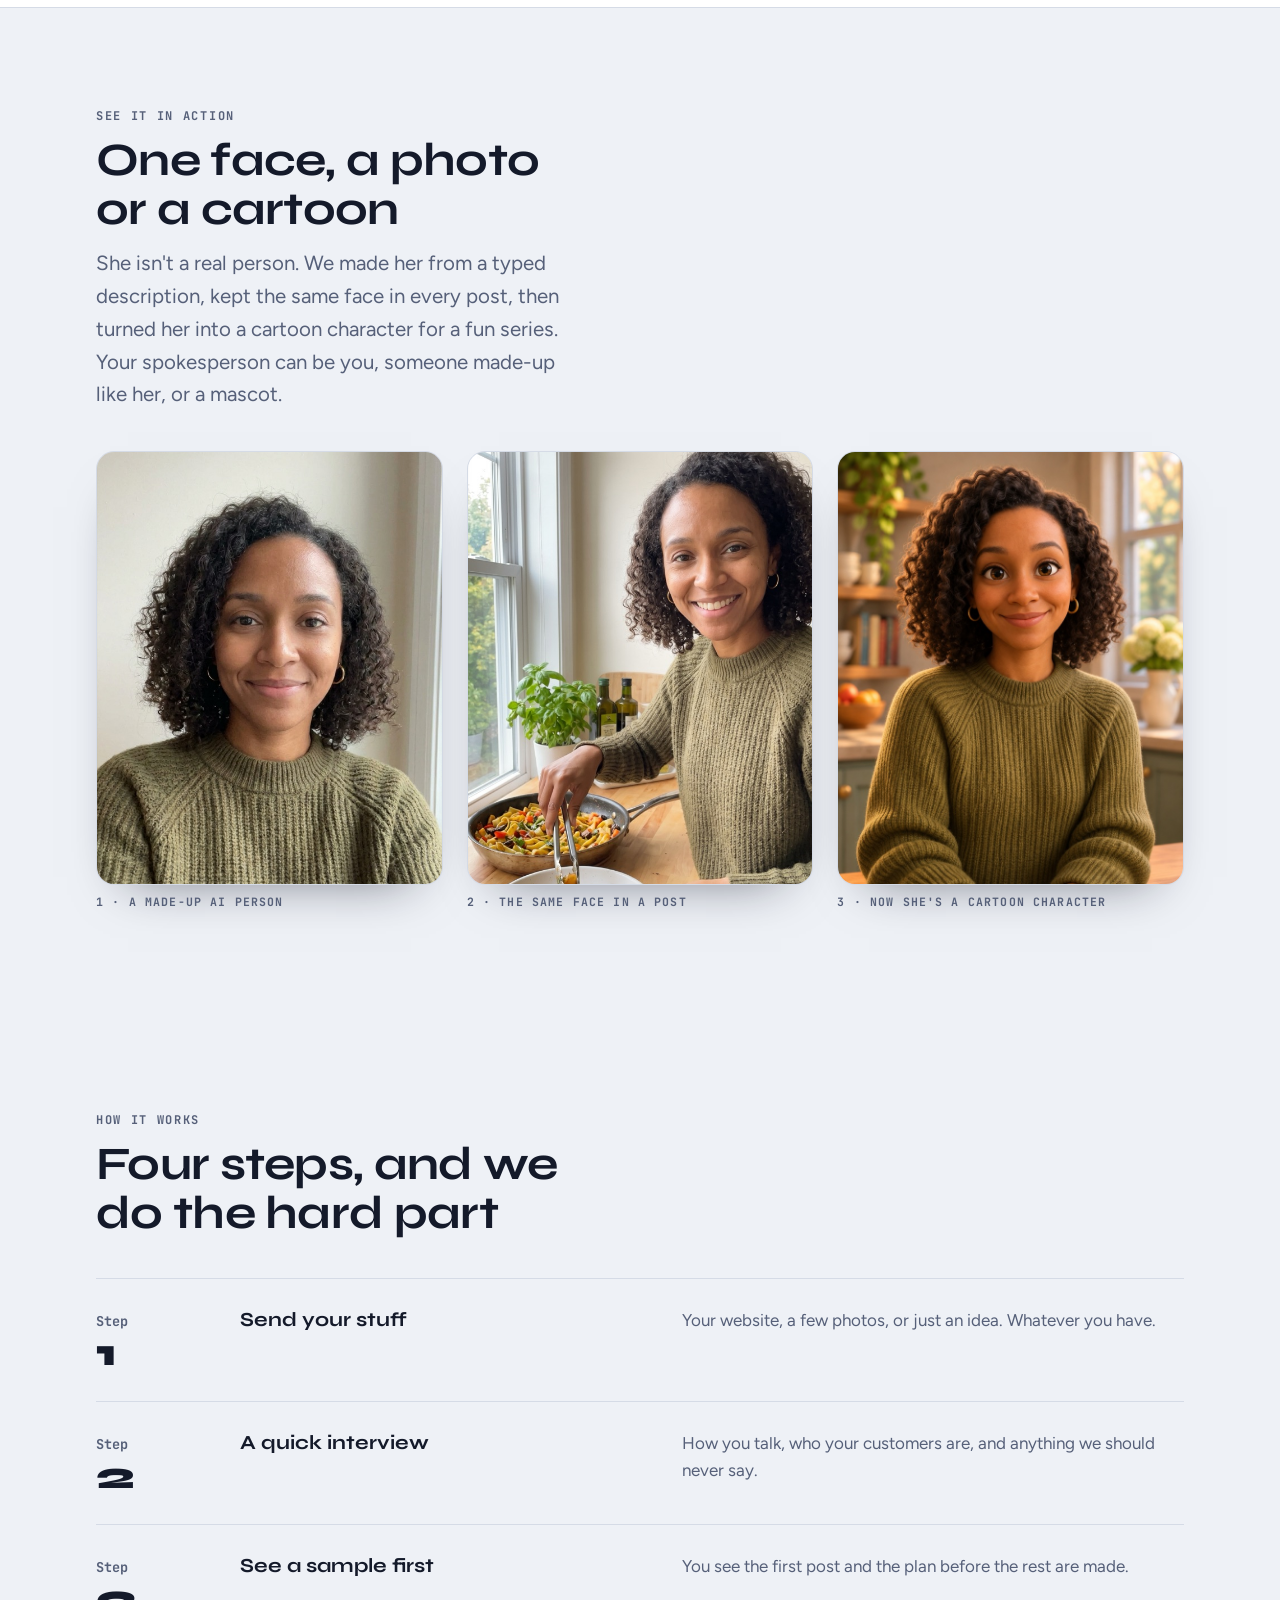
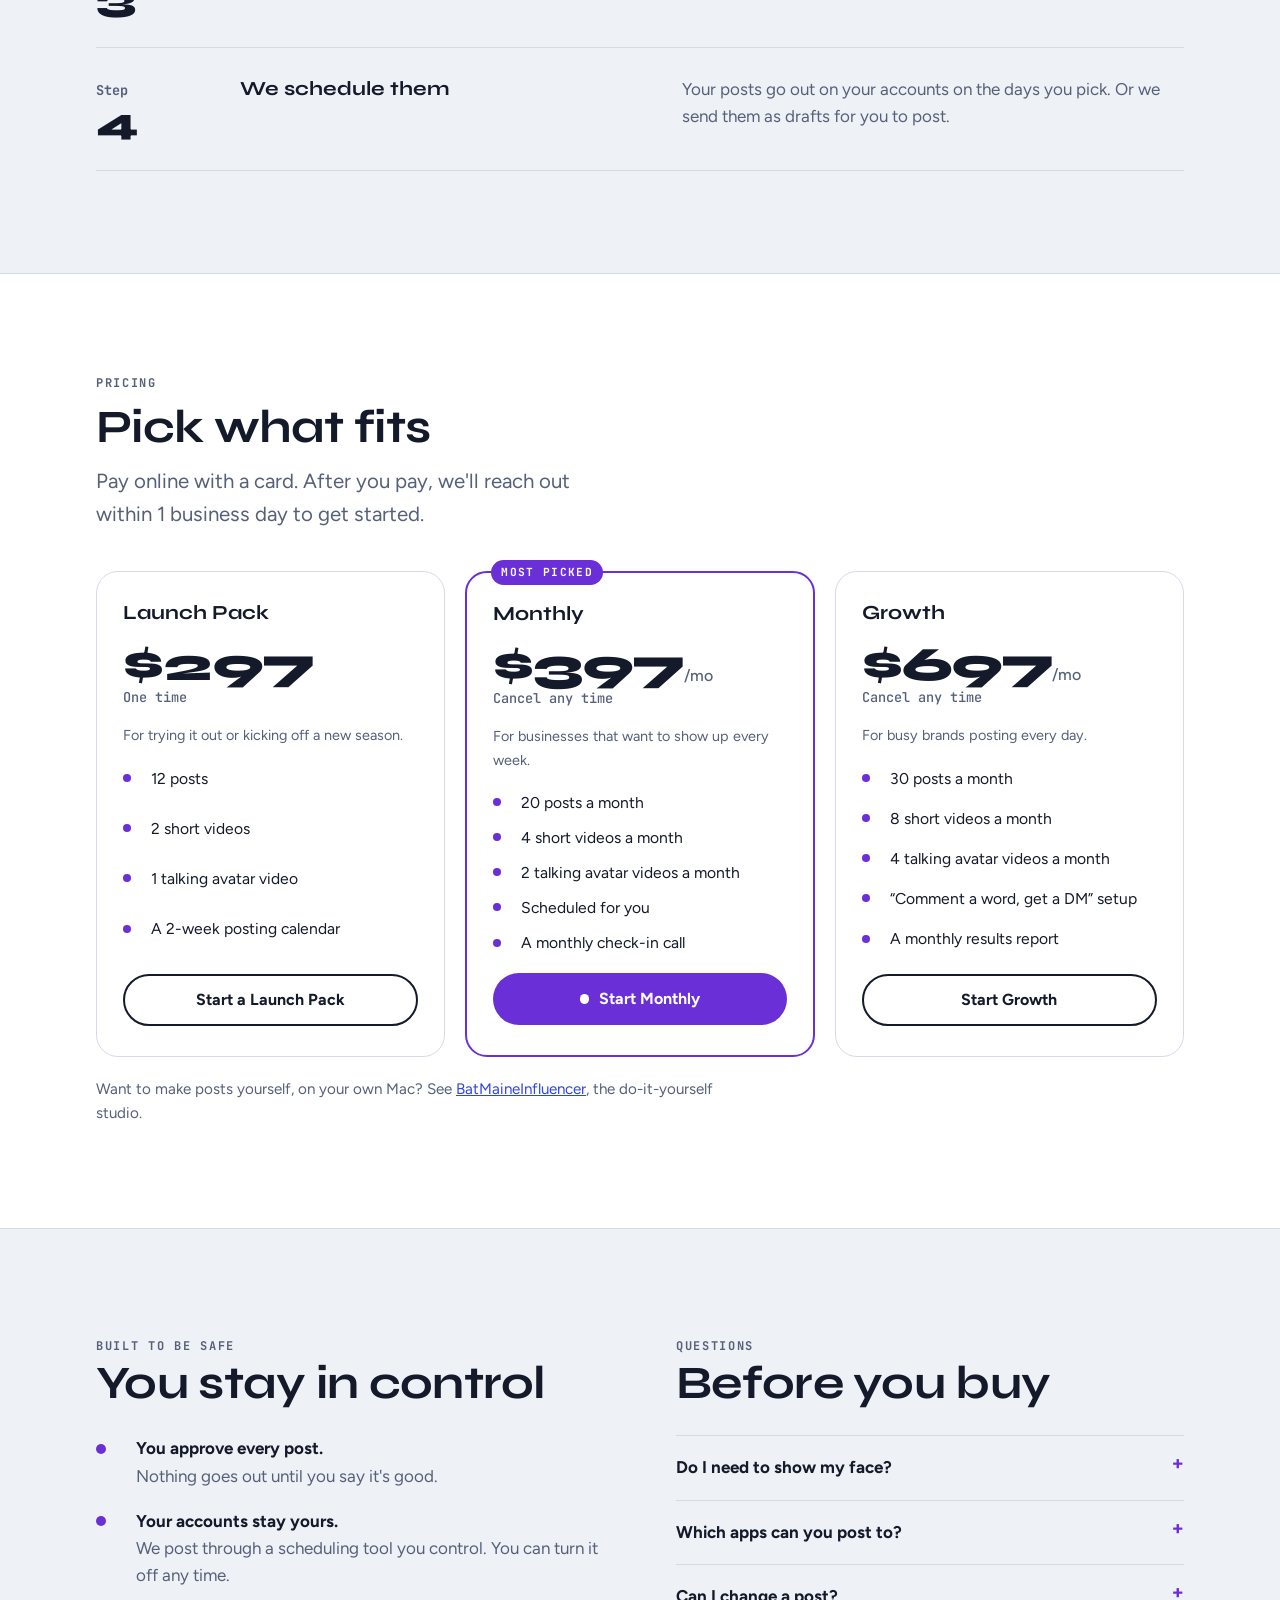
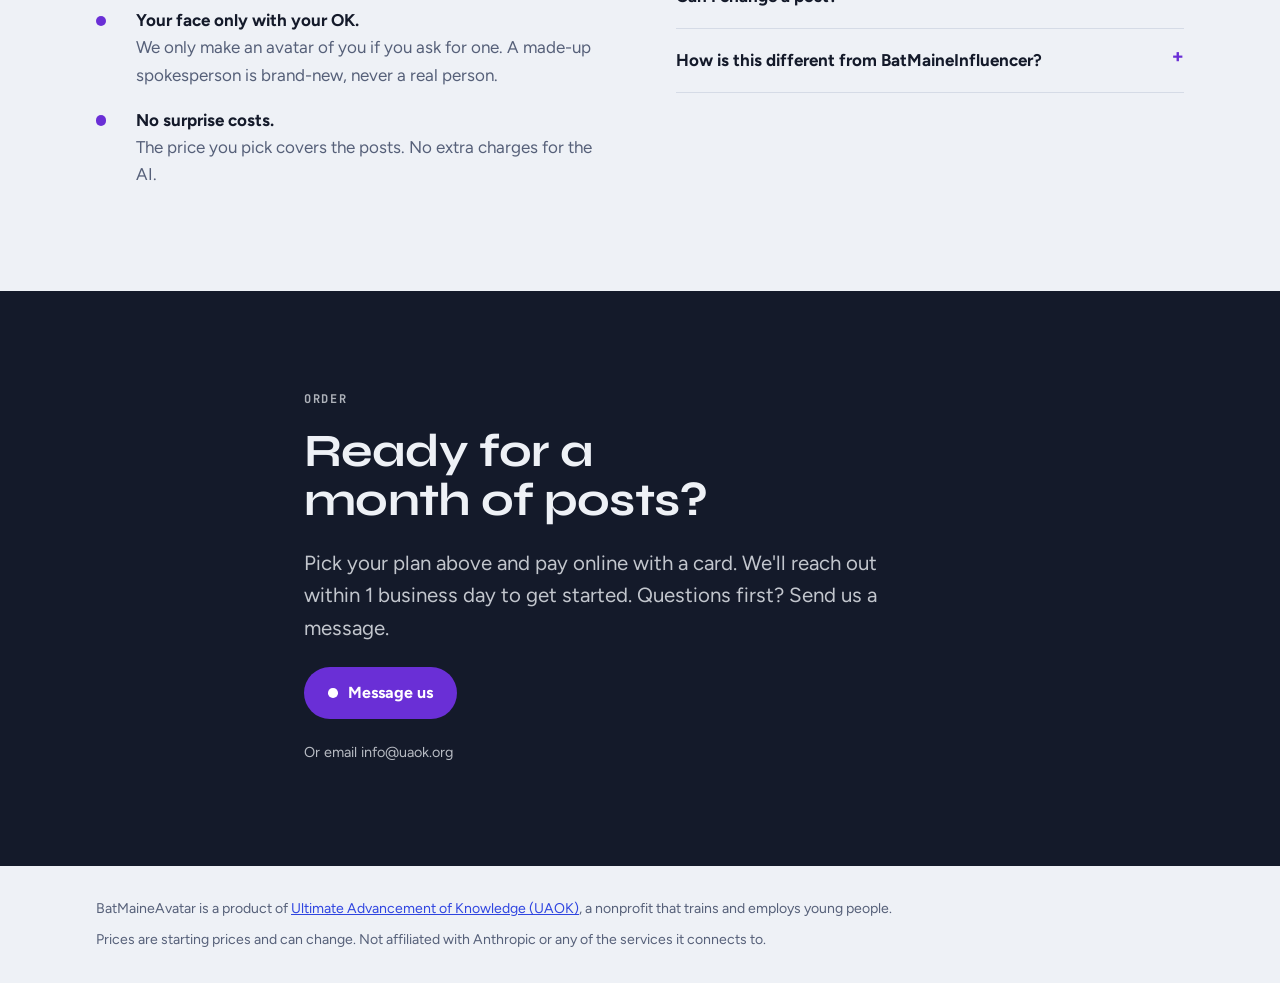
==== commit 83a9152c: "BatMaine pages: real screenshots — DJ App (guest page, invite, QR ticket, big screen, DJ booth from " ====
--- a/avatar.html
+++ b/avatar.html
@@ -72,6 +72,21 @@
     </div>
   </section>
 
+  <section id="see">
+    <div class="wrap">
+      <div class="head">
+        <span class="label">See it in action</span>
+        <h2>One face, a photo or a cartoon</h2>
+        <p class="lede">She isn&#x27;t a real person. We made her from a typed description, kept the same face in every post, then turned her into a cartoon character for a fun series. Your spokesperson can be you, someone made-up like her, or a mascot.</p>
+      </div>
+      <div class="gallery">
+        <figure class="g-portrait"><img src="avatar-media/ai-person.jpg" alt="An AI-made woman with curly hair in a green sweater, smiling at home" loading="lazy"><figcaption>1 · A made-up AI person</figcaption></figure>
+        <figure class="g-portrait"><img src="avatar-media/ai-person-post.jpg" alt="The same AI-made woman plating pasta in a bright kitchen" loading="lazy"><figcaption>2 · The same face in a post</figcaption></figure>
+        <figure class="g-portrait"><img src="avatar-media/ai-person-cartoon.jpg" alt="The same woman as a 3D cartoon character with curly hair and a green sweater" loading="lazy"><figcaption>3 · Now she&#x27;s a cartoon character</figcaption></figure>
+      </div>
+    </div>
+  </section>
+
   <section id="how">
     <div class="wrap">
       <div class="head">
--- a/batmaine.css
+++ b/batmaine.css
@@ -83,6 +83,20 @@
 .who{display:flex;flex-wrap:wrap;gap:10px}
 .who span{border:1px solid var(--line);background:var(--surface);border-radius:999px;padding:8px 14px;font-weight:600;font-size:.95rem}
 
+/* screenshots */
+.gallery{display:grid;grid-template-columns:repeat(6,minmax(0,1fr));gap:clamp(14px,2vw,24px);align-items:start}
+.gallery figure{margin:0;display:grid;gap:10px;min-width:0}
+.gallery img{width:100%;display:block;border-radius:18px;border:1px solid var(--line);background:var(--soft);box-shadow:0 24px 50px -32px rgba(10,14,30,.6)}
+.gallery .g-phone{grid-column:span 2}
+.gallery .g-phone img{aspect-ratio:390/844;object-fit:cover;object-position:top}
+.gallery .g-wide{grid-column:span 3}
+.gallery .g-square{grid-column:span 2}
+.gallery .g-square img{aspect-ratio:1;object-fit:cover}
+.gallery .g-third{grid-column:span 2}
+.gallery .g-portrait{grid-column:span 2}
+.gallery .g-portrait img{aspect-ratio:4/5;object-fit:cover;object-position:center 30%}
+.gallery figcaption{font:700 .72rem/1.3 var(--mono);letter-spacing:.1em;text-transform:uppercase;color:var(--muted)}
+
 /* steps */
 .steps{display:grid;border-top:1px solid var(--line)}
 .step{display:grid;grid-template-columns:120px 1fr 1.2fr;gap:24px;padding-block:28px;border-bottom:1px solid var(--line);align-items:baseline}
@@ -139,9 +153,12 @@
   .tiers,.tiers.two-up{grid-template-columns:1fr}
   .step{grid-template-columns:1fr;gap:8px}
   .two{grid-template-columns:1fr}
+  .gallery .g-wide,.gallery .g-third{grid-column:1/-1}
 }
 @media (max-width:560px){
   .makes,.makes.three{grid-template-columns:1fr}
   .demo .row{grid-template-columns:1fr;gap:6px}
+  .gallery{grid-template-columns:repeat(2,minmax(0,1fr))}
+  .gallery .g-phone,.gallery .g-square,.gallery .g-portrait{grid-column:span 1}
   .top .btn{display:none}
 }
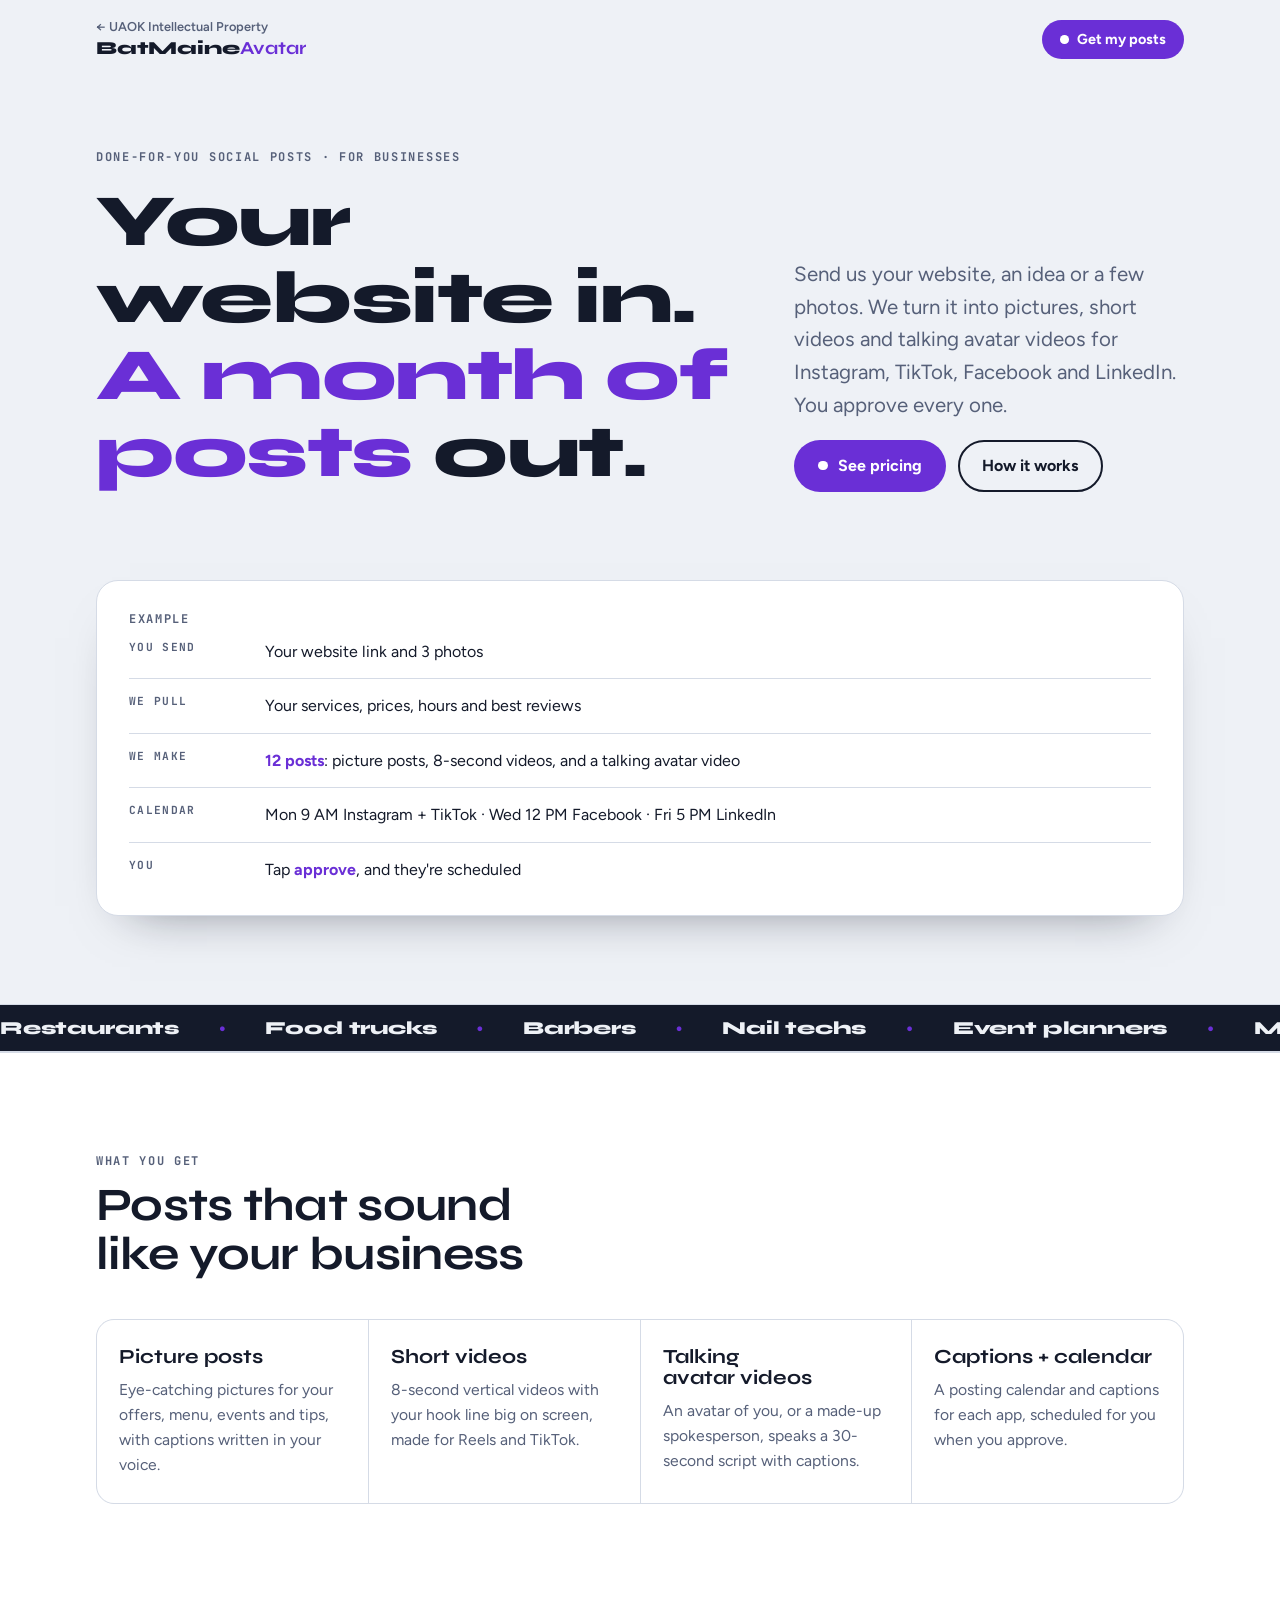
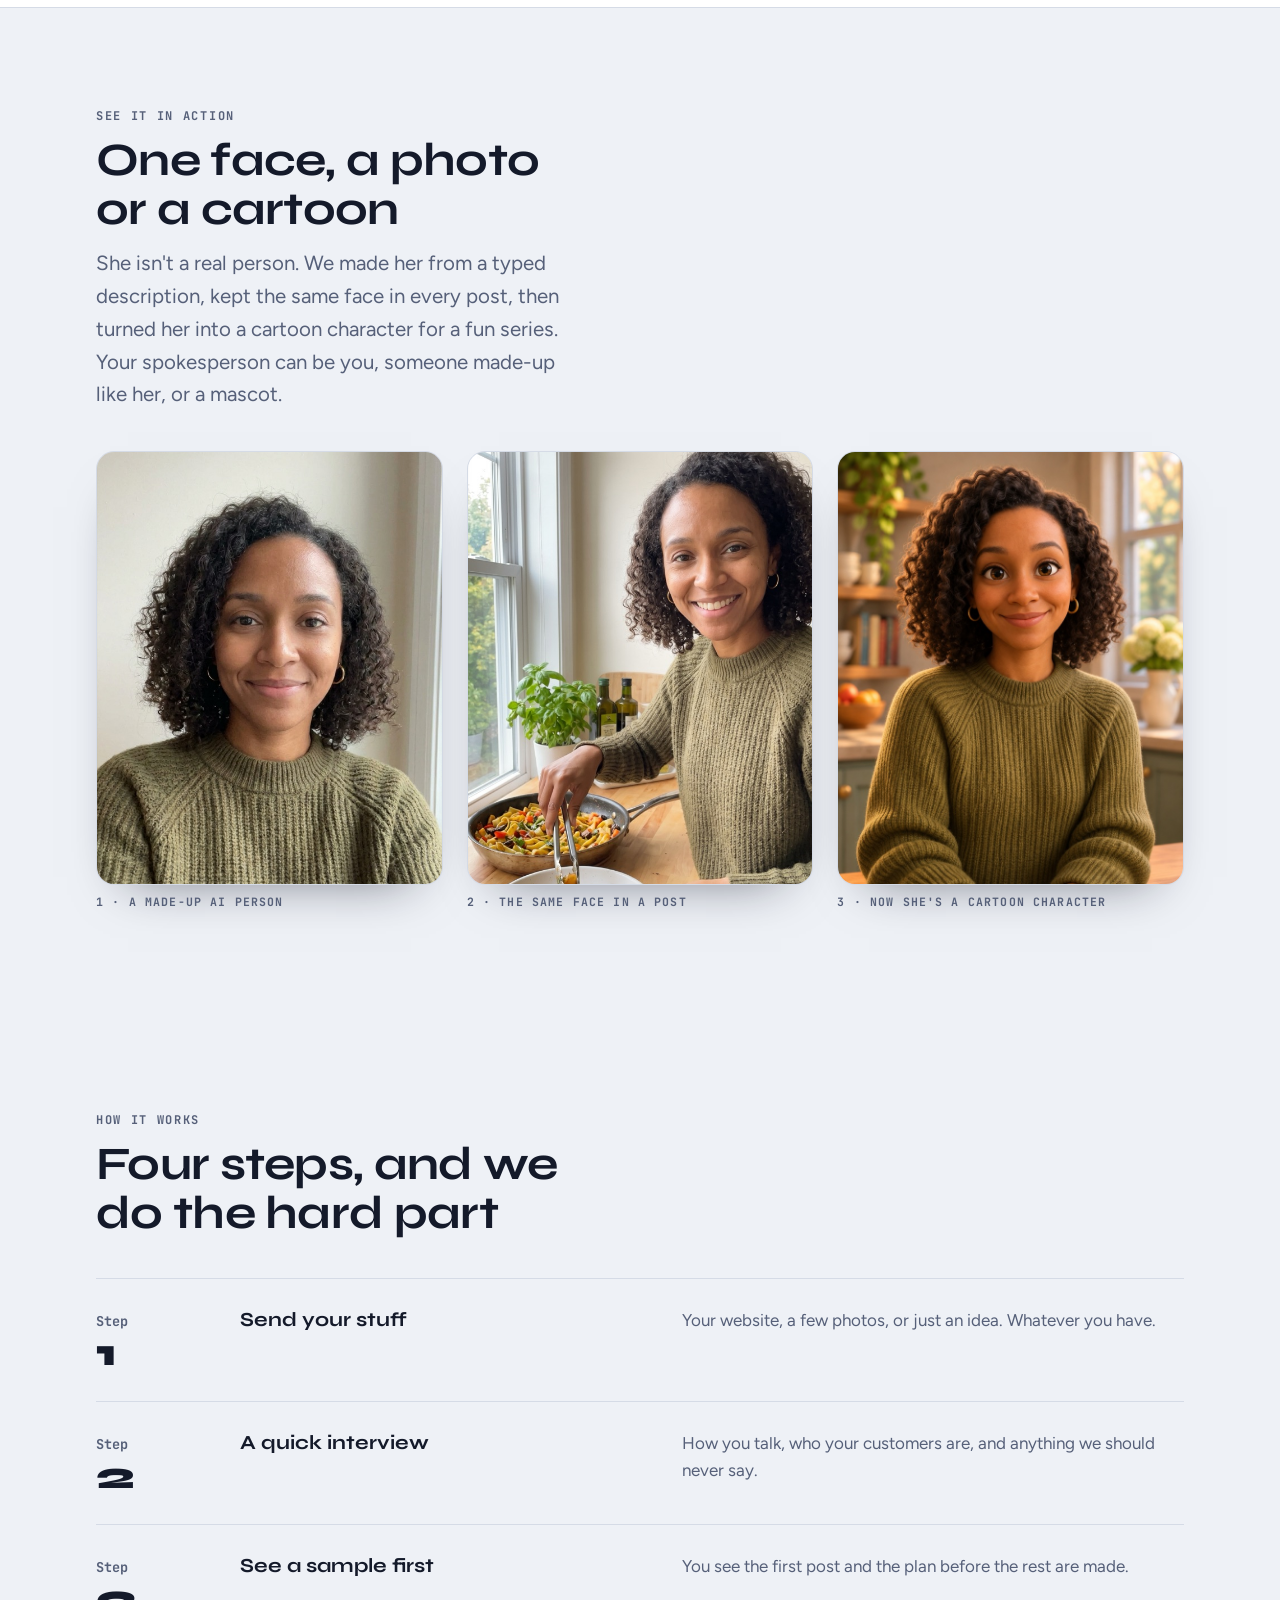
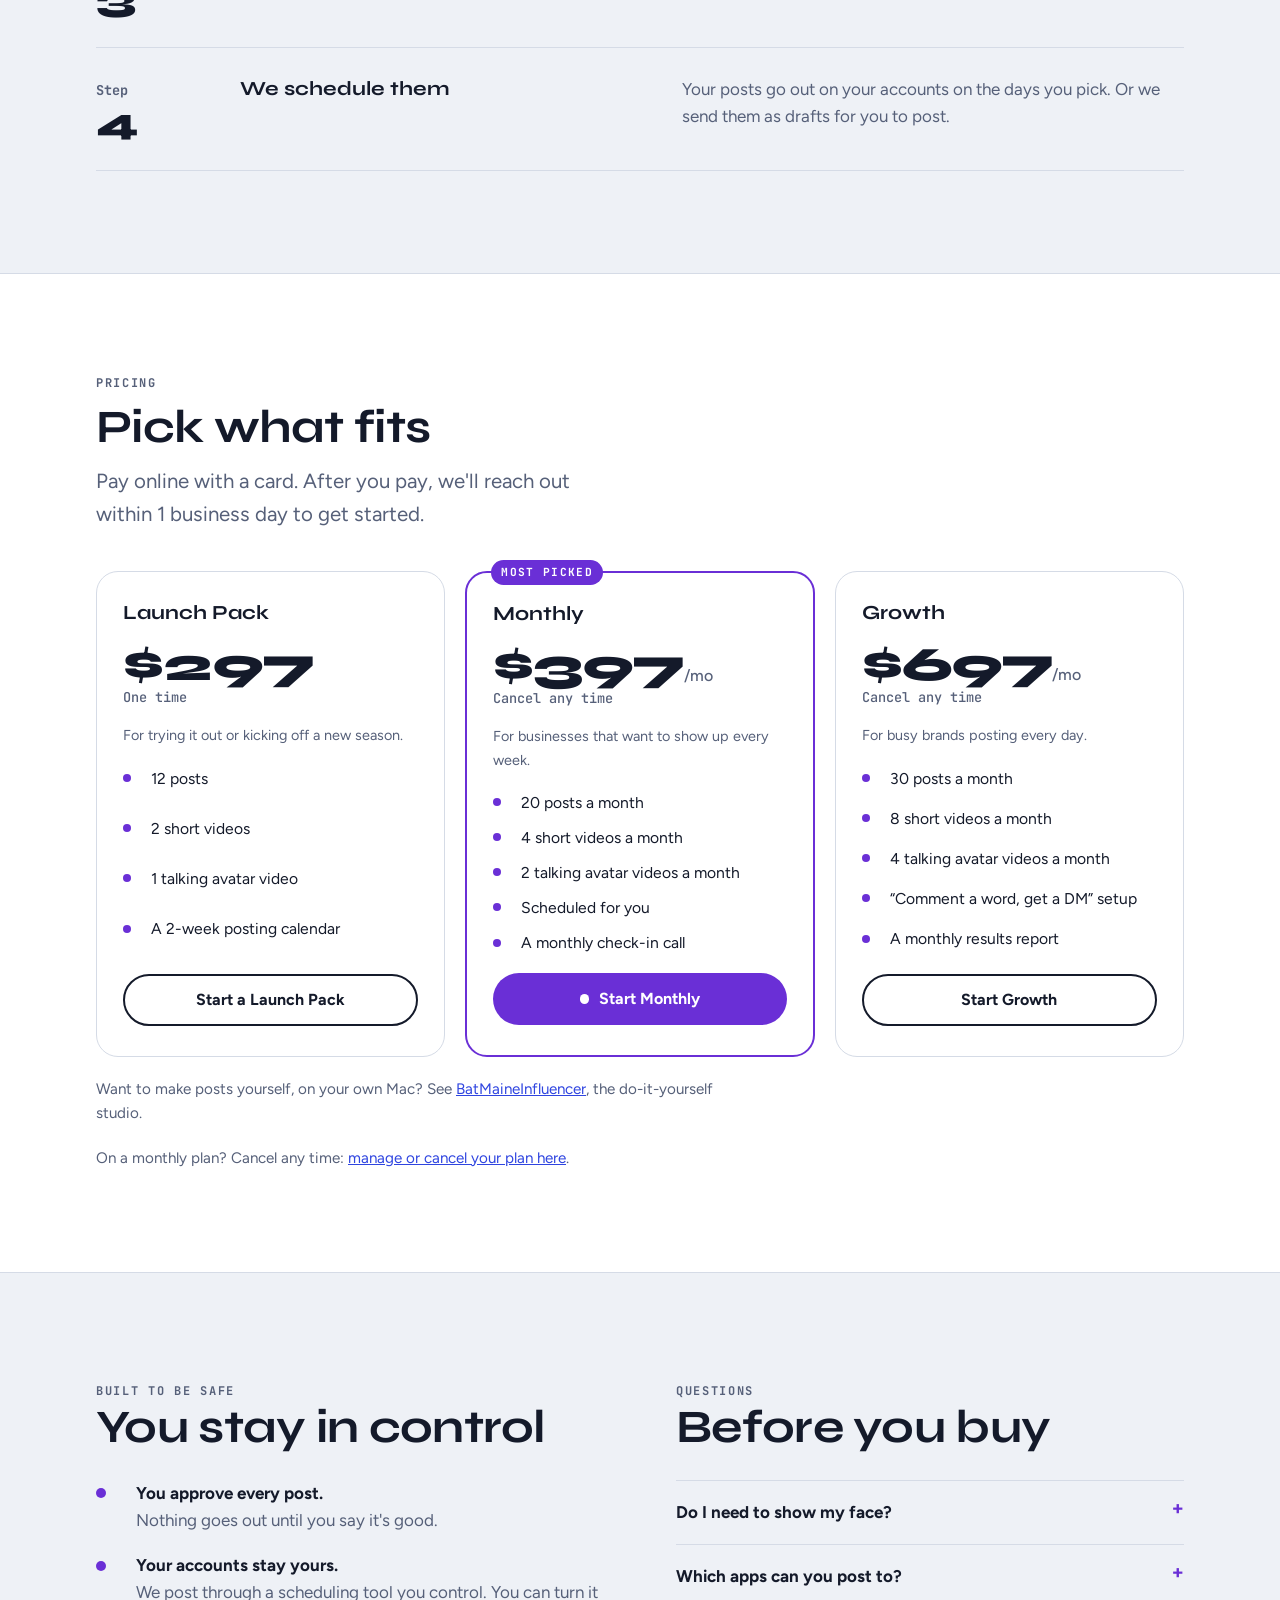
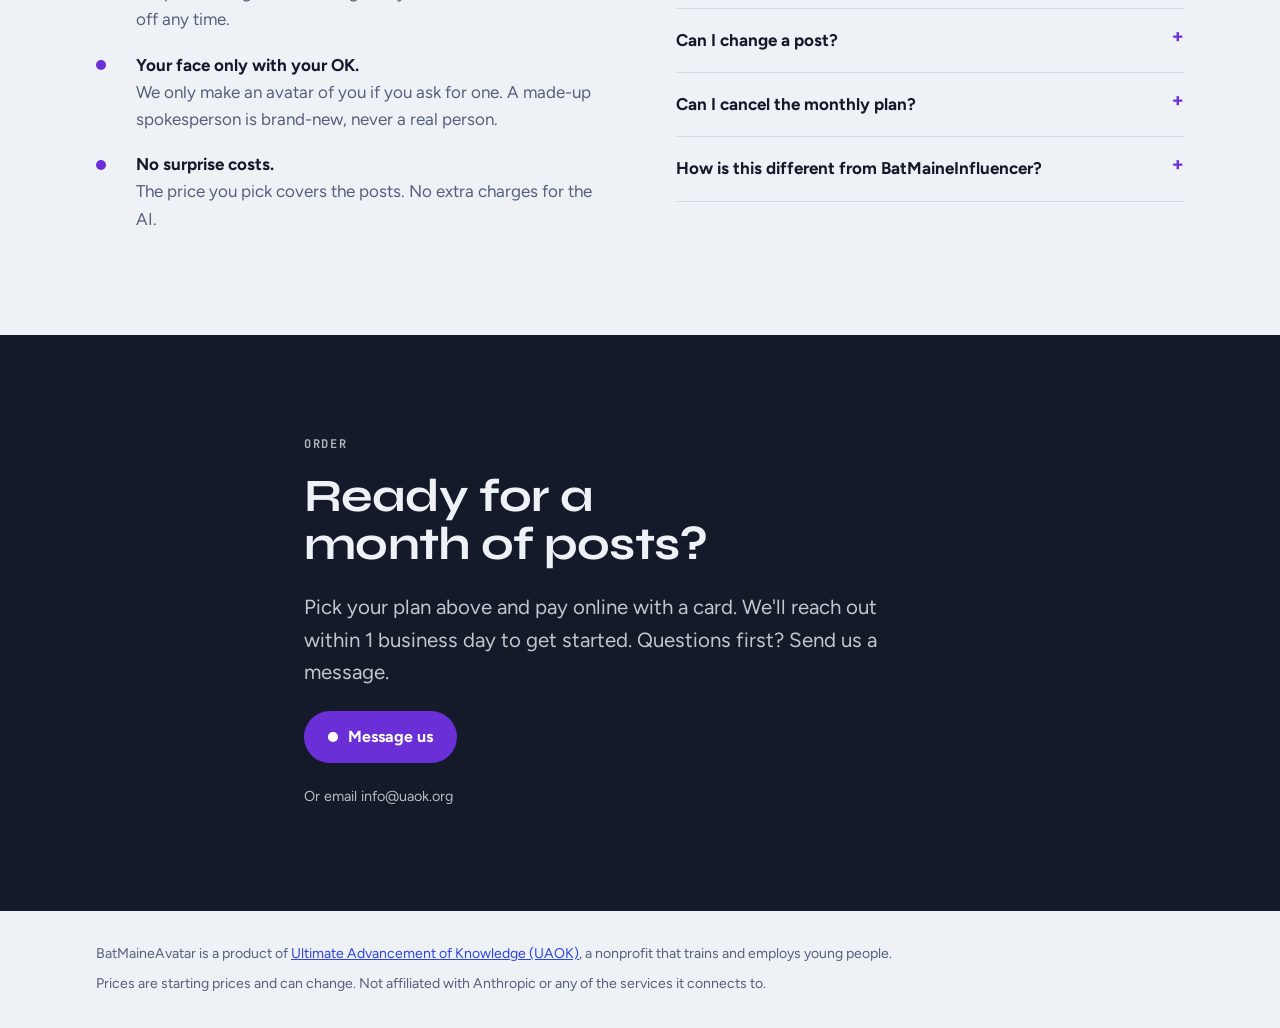
==== commit 7d02cb4e: "Cancel any time: every BatMaine product page (and DJ Spanish) links to the billing portal to manage " ====
--- a/avatar.html
+++ b/avatar.html
@@ -23,7 +23,7 @@
 
 <header class="wrap top">
   <div class="brand-wrap"><a class="back" href="/#ip">← UAOK Intellectual Property</a><div class="brand">BatMaine<b>Avatar</b></div></div>
-  <a class="btn btn-rec" href="#pricing"><span class="dot"></span>Get my posts</a>
+  <div style="display:flex;gap:10px;align-items:center"><a class="btn btn-rec" href="#pricing"><span class="dot"></span>Get my posts</a></div>
 </header>
 
 <main>
@@ -151,6 +151,7 @@
         </div>
       </div>
       <p class="note">Want to make posts yourself, on your own Mac? See <a href="influencer.html">BatMaineInfluencer</a>, the do-it-yourself studio.</p>
+      <p class="note">On a monthly plan? Cancel any time: <a href="https://billing.stripe.com/p/login/6oUfZh00E4SR5Pmew014400">manage or cancel your plan here</a>.</p>
     </div>
   </section>
 
@@ -173,6 +174,7 @@
           <details><summary>Do I need to show my face?</summary><p>No. We can use a made-up spokesperson, a cartoon mascot, or no person at all.</p></details>
           <details><summary>Which apps can you post to?</summary><p>Instagram, TikTok, Facebook and LinkedIn. Tell us which ones you use.</p></details>
           <details><summary>Can I change a post?</summary><p>Yes. Ask for changes before you approve. Each post gets one free round of changes.</p></details>
+          <details><summary>Can I cancel the monthly plan?</summary><p>Yes, any time. Use the &quot;manage or cancel your plan&quot; link on this page and enter the email you paid with. Posts already scheduled for the month you paid for still go out, and you won&#x27;t be charged again.</p></details>
           <details><summary>How is this different from BatMaineInfluencer?</summary><p>BatMaineAvatar is done for you: we make and schedule the posts. BatMaineInfluencer is a kit you run yourself on your Mac.</p></details>
         </div>
       </div>
--- a/batmaine.css
+++ b/batmaine.css
@@ -32,6 +32,9 @@
 .btn-rec{background:var(--rec);color:var(--rec-ink)}
 .btn-rec:hover{filter:brightness(1.07)}
 .btn-ghost{border-color:var(--ink);color:var(--ink)}
+.btn-blink{animation:blink 1.1s ease-in-out infinite}
+@keyframes blink{0%,100%{opacity:1;box-shadow:0 0 0 0 var(--rec)}50%{opacity:.45;box-shadow:0 0 0 10px transparent}}
+@media (prefers-reduced-motion: reduce){.btn-blink{animation:none;box-shadow:0 0 0 4px var(--rec)}}
 .btn:focus-visible,summary:focus-visible{outline:3px solid var(--cobalt);outline-offset:3px}
 .dot{width:.6em;height:.6em;border-radius:50%;background:currentColor;display:inline-block}
 .fine{font-size:.9rem;color:var(--muted)}
@@ -162,3 +165,15 @@
   .gallery .g-phone,.gallery .g-square,.gallery .g-portrait{grid-column:span 1}
   .top .btn{display:none}
 }
+
+/* Free AI vs. our team comparison (Researcher page) */
+.compare{border:1px solid var(--line);border-radius:18px;overflow:hidden;background:var(--line);display:grid;gap:1px}
+.c-row{display:grid;grid-template-columns:1fr 1fr;gap:1px}
+.c-row>div{background:var(--surface);padding:16px 20px;font-size:.98rem}
+.c-head>div{font:700 .8rem/1.2 var(--mono);text-transform:uppercase;letter-spacing:.06em;background:var(--soft)}
+.c-head>div:last-child{color:var(--rec)}
+.c-free{color:var(--muted)}
+.c-free::before{content:"✕ ";color:var(--muted);font-weight:700}
+.c-us{font-weight:600}
+.c-us::before{content:"✓ ";color:var(--rec);font-weight:800}
+@media (max-width:640px){.c-row>div{padding:12px 14px;font-size:.92rem}}
